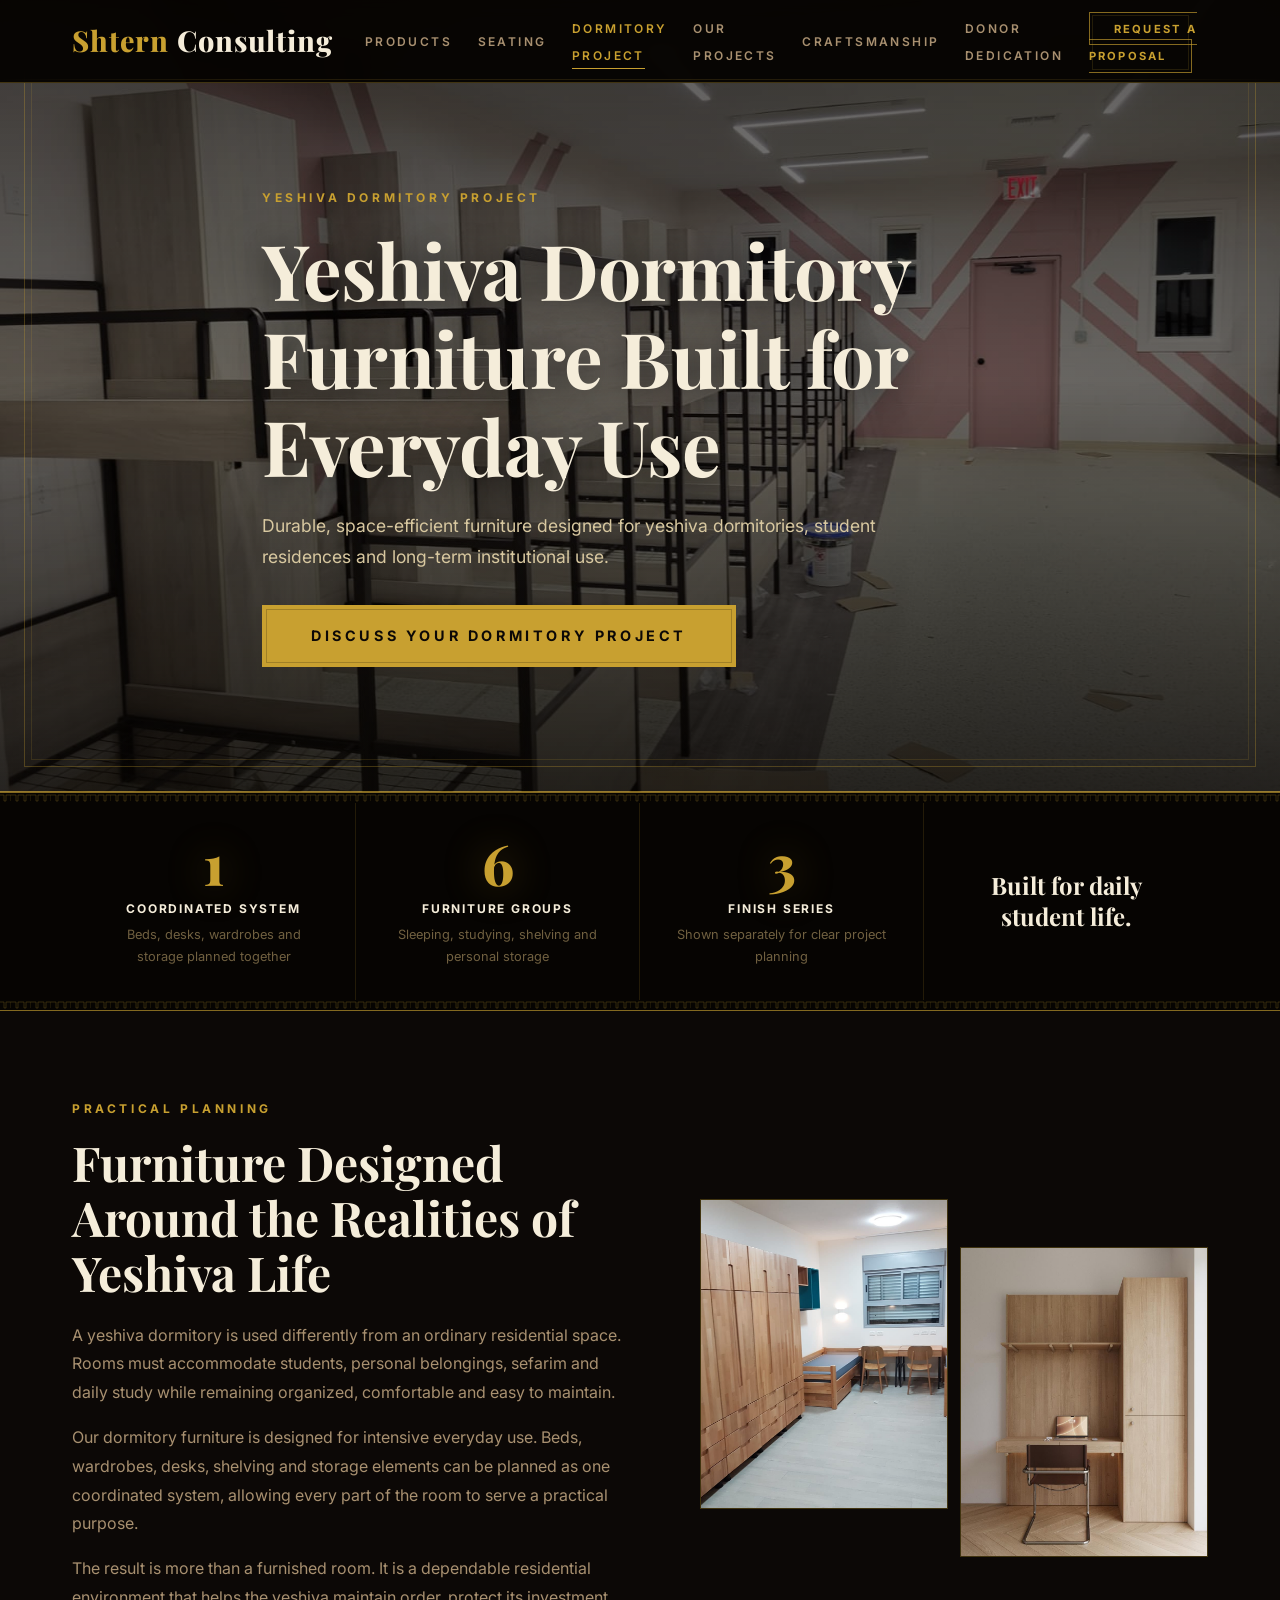
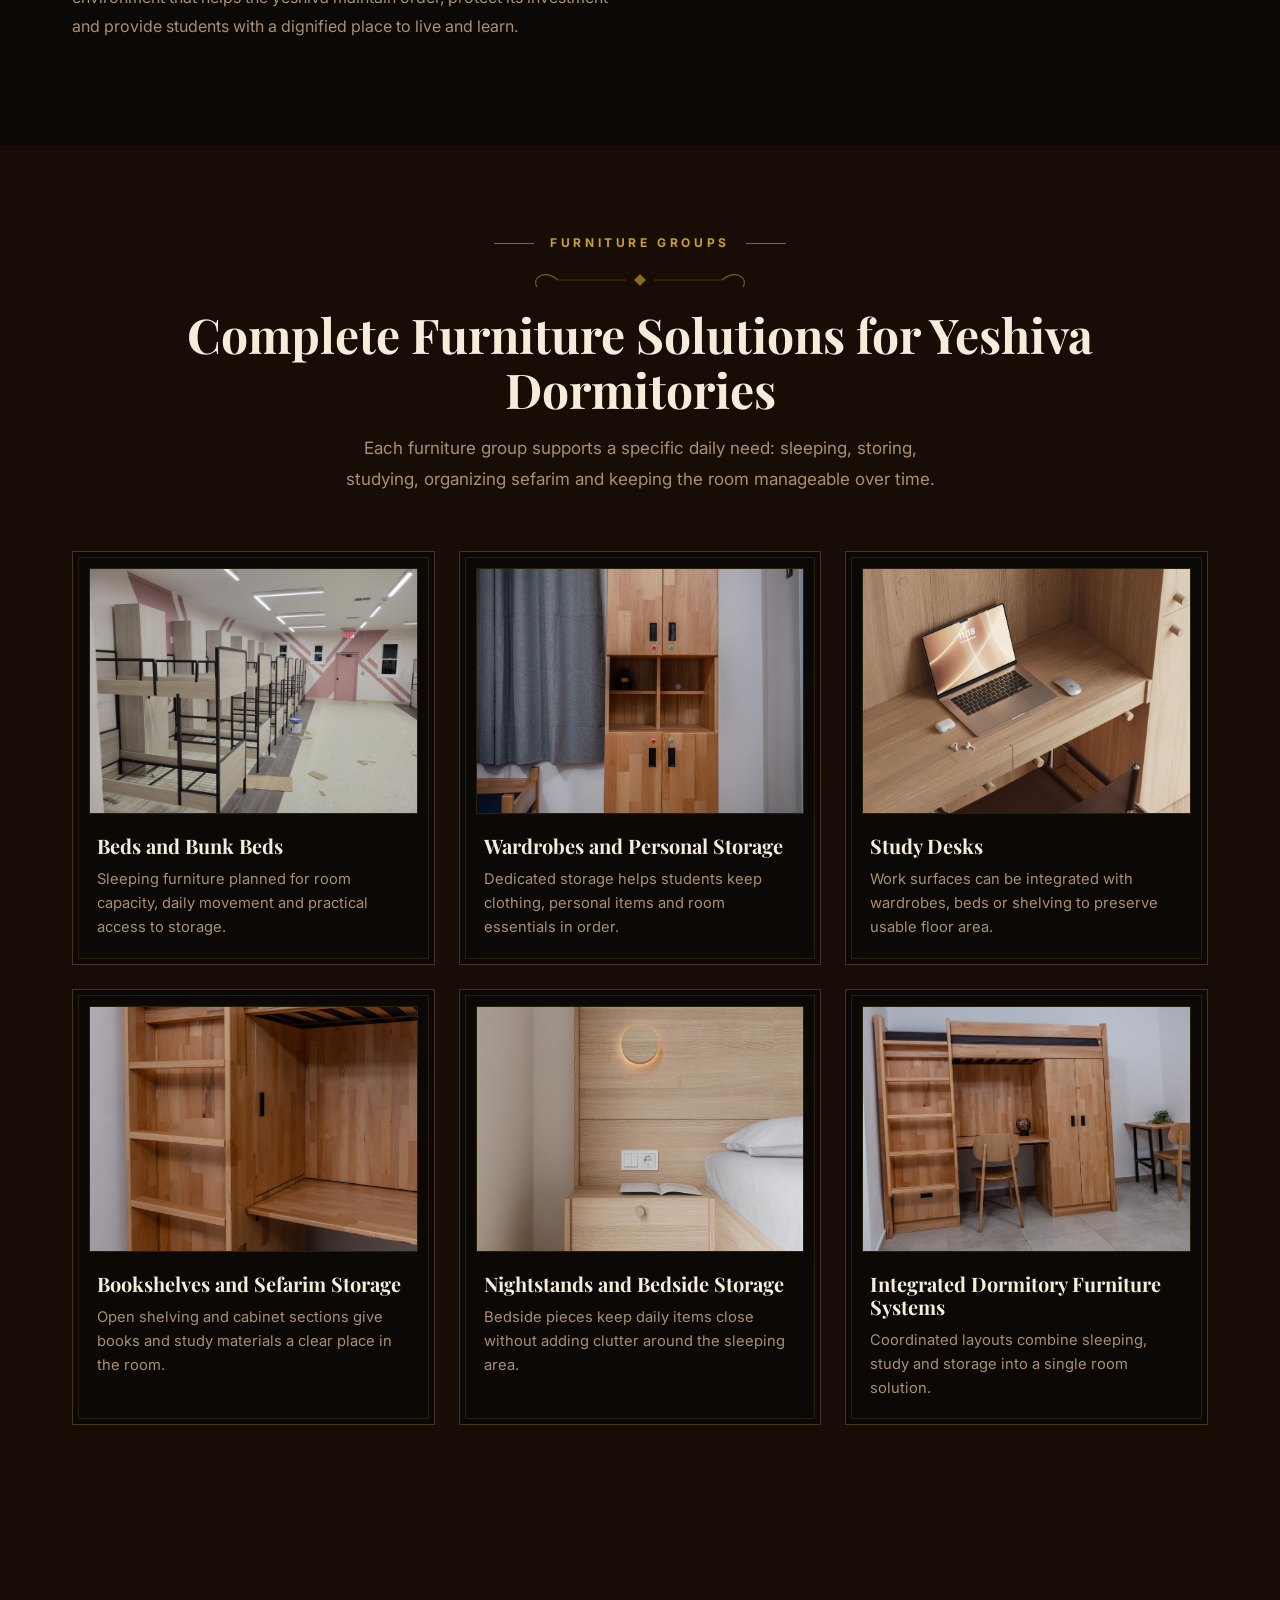
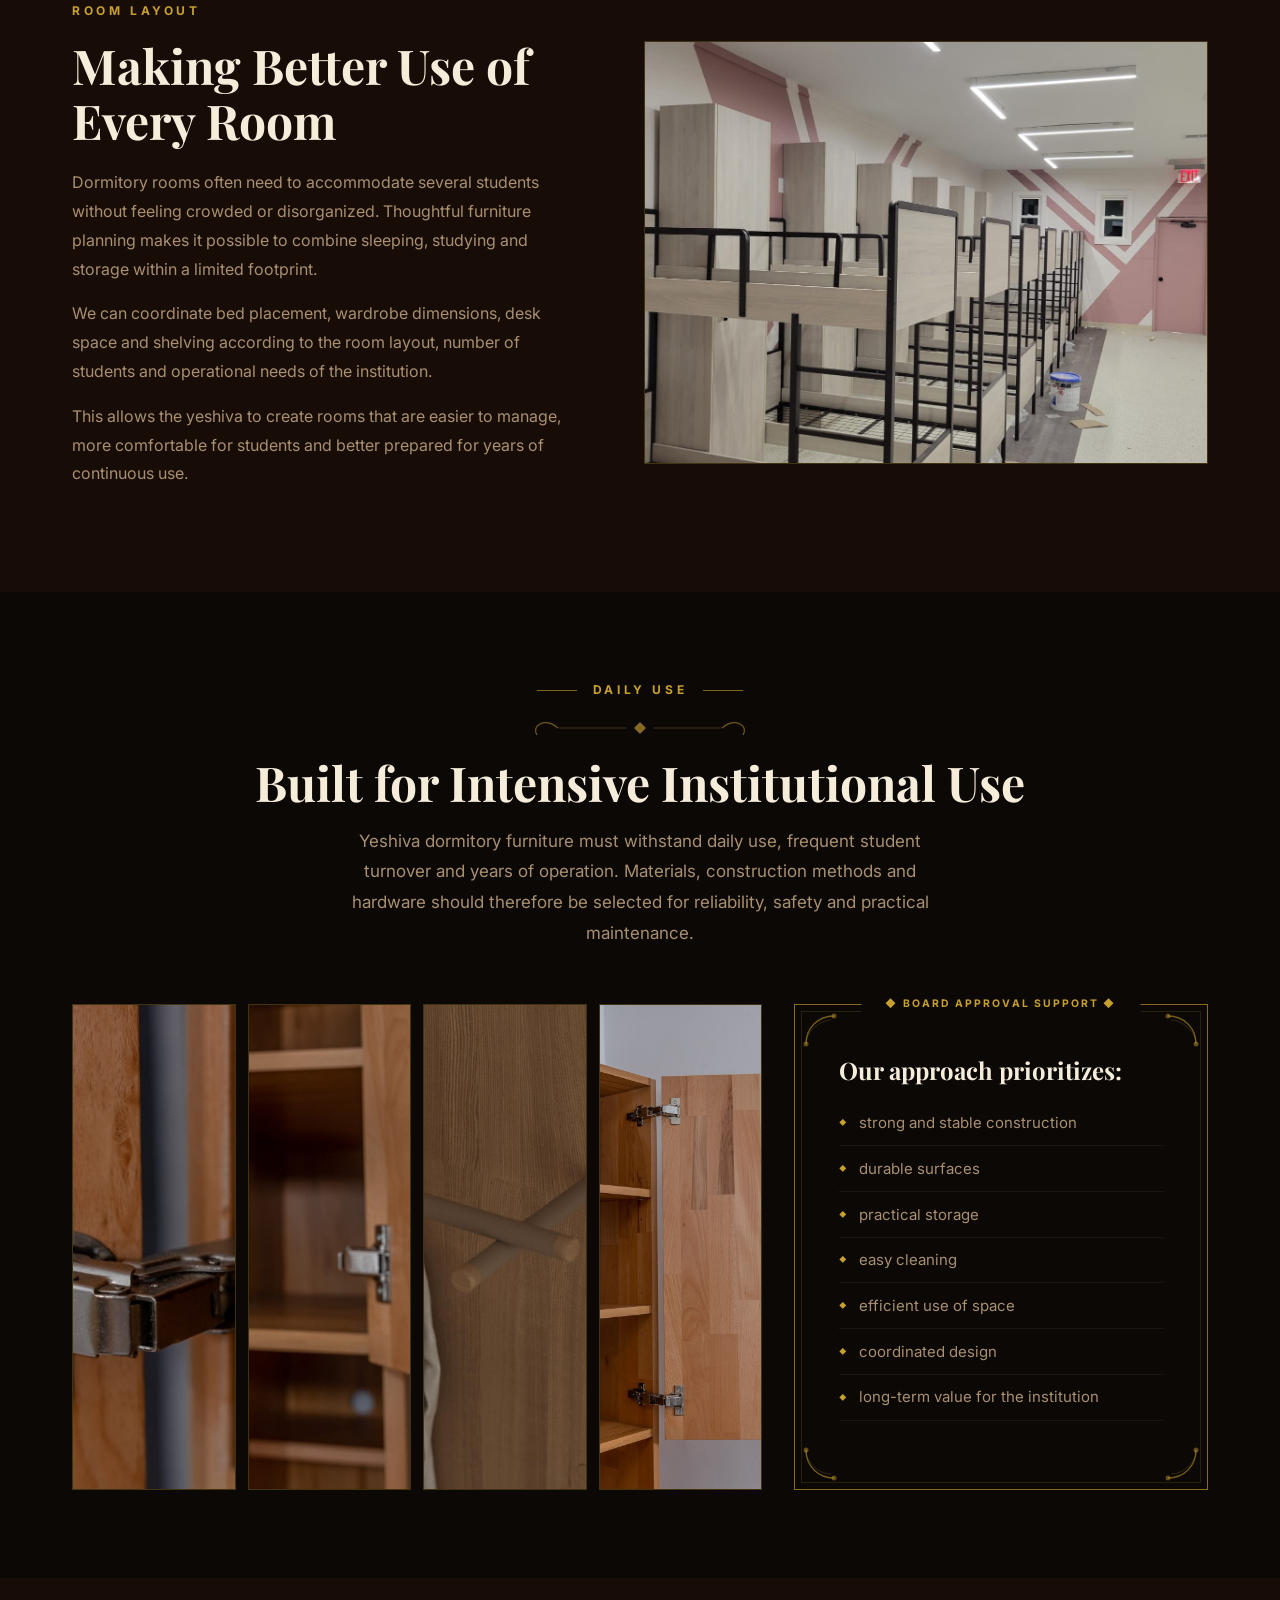
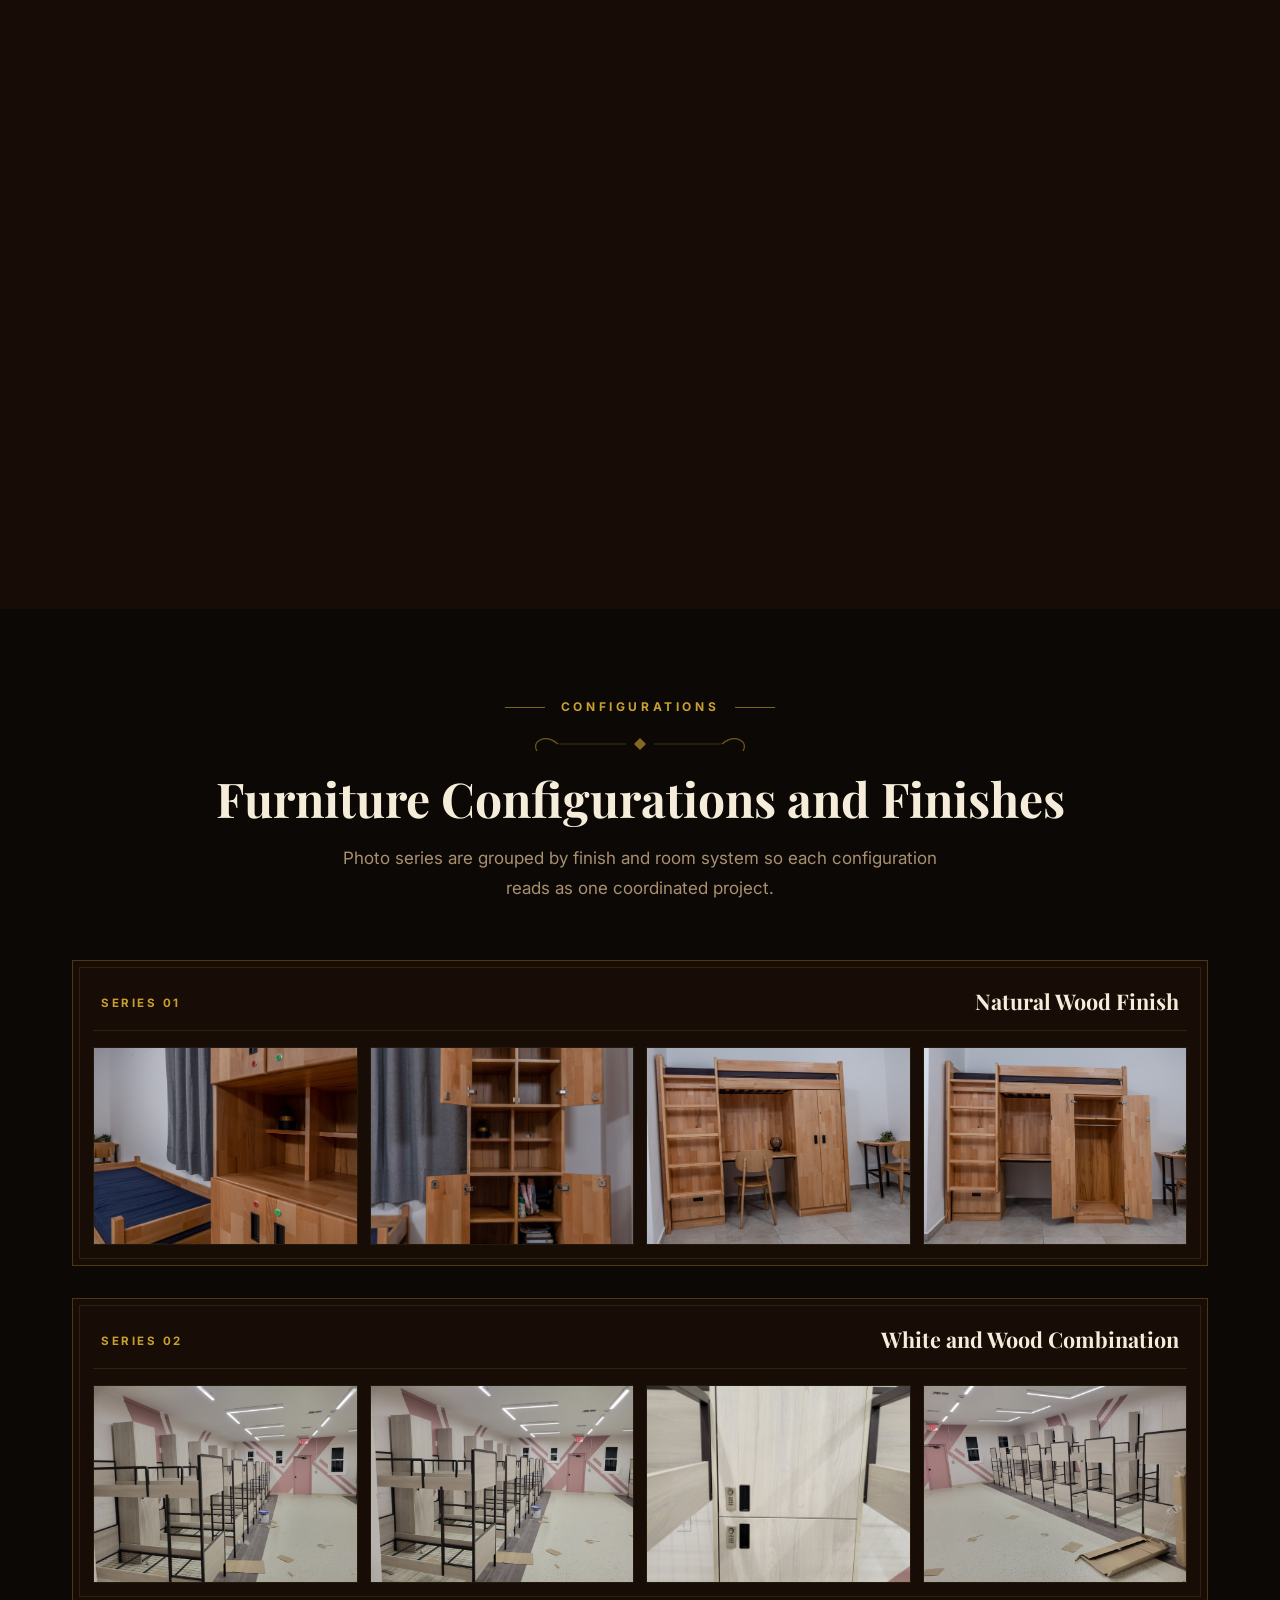
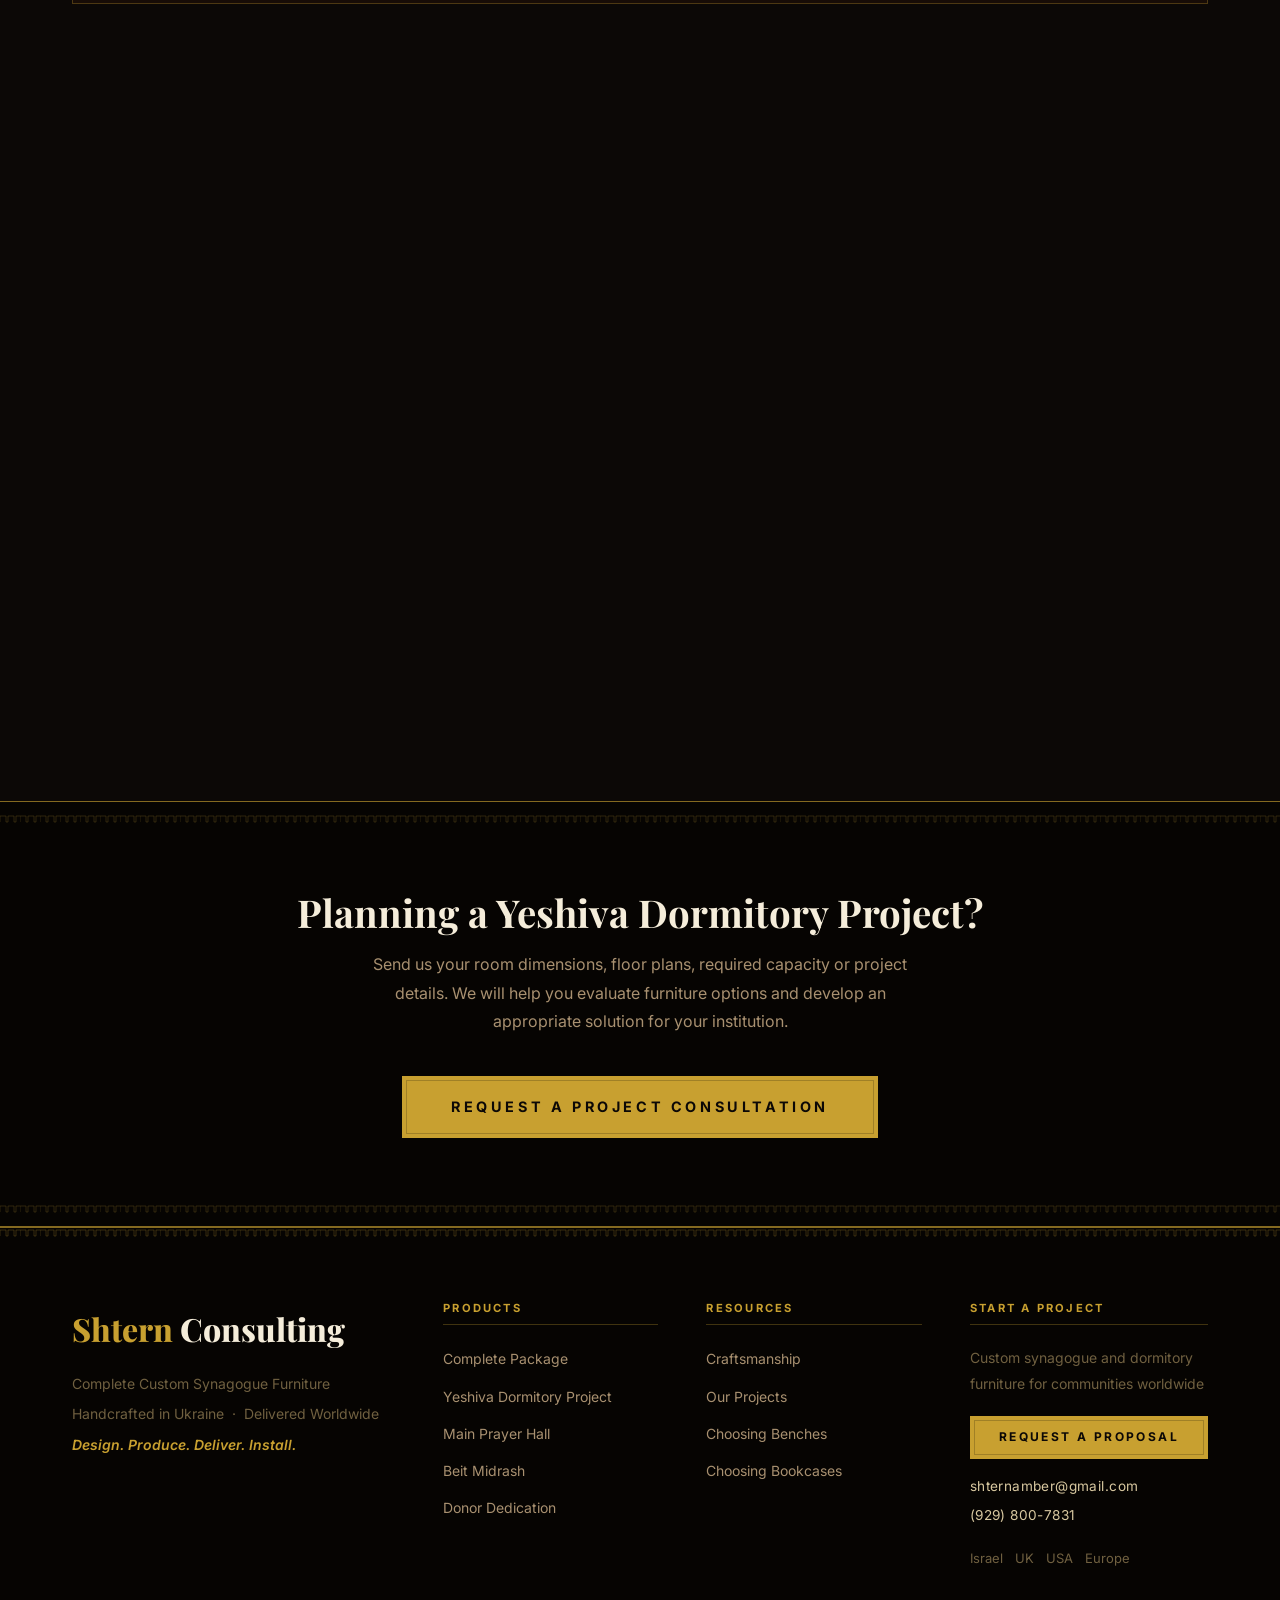
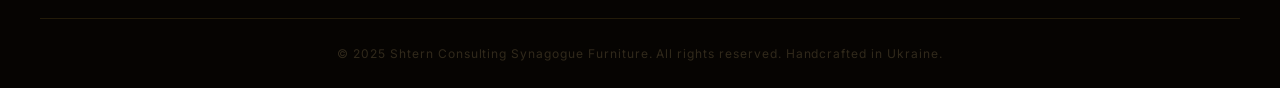
==== yeshiva-dormitory-project/index.html @ aff5c6c5 "Add yeshiva dormitory project page" ====
<!DOCTYPE html>
<html lang="en">
<head>
  <meta charset="UTF-8">
  <meta name="viewport" content="width=device-width, initial-scale=1.0">
  <title>Yeshiva Dormitory Furniture | Durable Beds, Storage &amp; Study Furniture</title>
  <meta name="description" content="Durable, space-efficient furniture for yeshiva dormitories, including beds, bunk beds, wardrobes, desks, shelving and custom storage designed for intensive everyday use.">
  <link rel="preconnect" href="https://fonts.googleapis.com">
  <link rel="preconnect" href="https://fonts.gstatic.com" crossorigin>
  <link href="https://fonts.googleapis.com/css2?family=Playfair+Display:ital,wght@0,400;0,600;0,700;0,800;1,400;1,700&family=Inter:wght@300;400;500;600;700&display=swap" rel="stylesheet">
  <link rel="stylesheet" href="../assets/css/styles.css">
</head>
<body>

  <nav class="nav" id="nav">
    <div class="container nav__inner">
      <a href="../index.html" class="nav__logo">
        <span class="nav__logo-ki">Shtern</span><span class="nav__logo-pro"> Consulting</span>
      </a>
      <button class="nav__toggle" id="navToggle" aria-label="Toggle menu">
        <span></span><span></span><span></span>
      </button>
      <ul class="nav__links" id="navLinks">
        <li><a href="../complete-package.html">Products</a></li>
        <li><a href="../seating.html">Seating</a></li>
        <li><a href="../yeshiva-dormitory-project/" class="nav__active">Dormitory Project</a></li>
        <li><a href="../projects.html">Our Projects</a></li>
        <li><a href="../production.html">Craftsmanship</a></li>
        <li><a href="../donor-dedication.html">Donor Dedication</a></li>
        <li><a href="../index.html#contact" class="nav__cta">Request a Proposal</a></li>
      </ul>
    </div>
  </nav>

  <section class="dorm-hero" style="background-image: linear-gradient(to bottom, rgba(6,4,2,.68) 0%, rgba(6,4,2,.44) 48%, rgba(6,4,2,.82) 100%), url('../assets/images/yeshiva-dormitory-project/two-tone-dormitory-bunk-beds-wide-room.jpg');">
    <div class="container dorm-hero__content">
      <span class="section__label">Yeshiva Dormitory Project</span>
      <h1>Yeshiva Dormitory Furniture Built for Everyday Use</h1>
      <p>Durable, space-efficient furniture designed for yeshiva dormitories, student residences and long-term institutional use.</p>
      <a href="../index.html#contact" class="btn btn--gold btn--lg">Discuss Your Dormitory Project</a>
    </div>
  </section>

  <section class="stats">
    <div class="container stats__grid">
      <div class="stats__item">
        <div class="stats__number">1</div>
        <div class="stats__label">Coordinated System</div>
        <div class="stats__desc">Beds, desks, wardrobes and storage planned together</div>
      </div>
      <div class="stats__item">
        <div class="stats__number">6</div>
        <div class="stats__label">Furniture Groups</div>
        <div class="stats__desc">Sleeping, studying, shelving and personal storage</div>
      </div>
      <div class="stats__item">
        <div class="stats__number">3</div>
        <div class="stats__label">Finish Series</div>
        <div class="stats__desc">Shown separately for clear project planning</div>
      </div>
      <div class="stats__item stats__item--tagline">
        <div class="stats__tagline">Built for daily<br>student life.</div>
      </div>
    </div>
  </section>

  <section class="section dorm-intro">
    <div class="container dorm-split">
      <div class="dorm-copy reveal">
        <span class="section__label">Practical Planning</span>
        <h2>Furniture Designed Around the Realities of Yeshiva Life</h2>
        <p>A yeshiva dormitory is used differently from an ordinary residential space. Rooms must accommodate students, personal belongings, sefarim and daily study while remaining organized, comfortable and easy to maintain.</p>
        <p>Our dormitory furniture is designed for intensive everyday use. Beds, wardrobes, desks, shelving and storage elements can be planned as one coordinated system, allowing every part of the room to serve a practical purpose.</p>
        <p>The result is more than a furnished room. It is a dependable residential environment that helps the yeshiva maintain order, protect its investment and provide students with a dignified place to live and learn.</p>
      </div>
      <div class="dorm-photo-pair reveal reveal-delay-2">
        <img src="../assets/images/yeshiva-dormitory-project/warm-wood-complete-dormitory-room.jpg" alt="Coordinated beds, desks and cabinets for a yeshiva student room" loading="lazy">
        <img src="../assets/images/yeshiva-dormitory-project/light-wood-desk-wardrobe-room-view.jpg" alt="Light wood study desk and wardrobe in a compact dormitory room" loading="lazy">
      </div>
    </div>
  </section>

  <section class="section dorm-products">
    <div class="container">
      <div class="section__header reveal">
        <span class="section__label">Furniture Groups</span>
        <h2 class="section__title">Complete Furniture Solutions for Yeshiva Dormitories</h2>
        <p class="section__desc">Each furniture group supports a specific daily need: sleeping, storing, studying, organizing sefarim and keeping the room manageable over time.</p>
      </div>
      <div class="dorm-product-grid">
        <article class="dorm-product-card reveal">
          <img src="../assets/images/yeshiva-dormitory-project/two-tone-bunk-beds-room-view.jpg" alt="Two-tone bunk beds arranged for a yeshiva dormitory room" loading="lazy">
          <h3>Beds and Bunk Beds</h3>
          <p>Sleeping furniture planned for room capacity, daily movement and practical access to storage.</p>
        </article>
        <article class="dorm-product-card reveal reveal-delay-1">
          <img src="../assets/images/yeshiva-dormitory-project/natural-wood-tall-wardrobe.jpg" alt="Tall natural wood wardrobe for student personal storage" loading="lazy">
          <h3>Wardrobes and Personal Storage</h3>
          <p>Dedicated storage helps students keep clothing, personal items and room essentials in order.</p>
        </article>
        <article class="dorm-product-card reveal reveal-delay-2">
          <img src="../assets/images/yeshiva-dormitory-project/light-wood-study-desk-and-wardrobe.jpg" alt="Compact light wood study desk beside a student wardrobe" loading="lazy">
          <h3>Study Desks</h3>
          <p>Work surfaces can be integrated with wardrobes, beds or shelving to preserve usable floor area.</p>
        </article>
        <article class="dorm-product-card reveal">
          <img src="../assets/images/yeshiva-dormitory-project/loft-bed-study-shelving-natural-wood.jpg" alt="Natural wood shelving and study desk below a loft bed" loading="lazy">
          <h3>Bookshelves and Sefarim Storage</h3>
          <p>Open shelving and cabinet sections give books and study materials a clear place in the room.</p>
        </article>
        <article class="dorm-product-card reveal reveal-delay-1">
          <img src="../assets/images/yeshiva-dormitory-project/light-wood-bedside-panel-nightstand.jpg" alt="Light wood bedside panel with integrated nightstand storage" loading="lazy">
          <h3>Nightstands and Bedside Storage</h3>
          <p>Bedside pieces keep daily items close without adding clutter around the sleeping area.</p>
        </article>
        <article class="dorm-product-card reveal reveal-delay-2">
          <img src="../assets/images/yeshiva-dormitory-project/integrated-loft-bed-desk-wardrobe-natural-wood.jpg" alt="Integrated loft bed, desk, shelving and wardrobe system in natural wood" loading="lazy">
          <h3>Integrated Dormitory Furniture Systems</h3>
          <p>Coordinated layouts combine sleeping, study and storage into a single room solution.</p>
        </article>
      </div>
    </div>
  </section>

  <section class="section dorm-planning">
    <div class="container dorm-split dorm-split--reverse">
      <div class="dorm-copy reveal">
        <span class="section__label">Room Layout</span>
        <h2>Making Better Use of Every Room</h2>
        <p>Dormitory rooms often need to accommodate several students without feeling crowded or disorganized. Thoughtful furniture planning makes it possible to combine sleeping, studying and storage within a limited footprint.</p>
        <p>We can coordinate bed placement, wardrobe dimensions, desk space and shelving according to the room layout, number of students and operational needs of the institution.</p>
        <p>This allows the yeshiva to create rooms that are easier to manage, more comfortable for students and better prepared for years of continuous use.</p>
      </div>
      <div class="dorm-feature-image reveal reveal-delay-2">
        <img src="../assets/images/yeshiva-dormitory-project/two-tone-dormitory-bunk-bed-row.jpg" alt="Rows of two-tone bunk beds for a yeshiva dormitory layout" loading="lazy">
      </div>
    </div>
  </section>

  <section class="section dorm-durability">
    <div class="container">
      <div class="section__header reveal">
        <span class="section__label">Daily Use</span>
        <h2 class="section__title">Built for Intensive Institutional Use</h2>
        <p class="section__desc">Yeshiva dormitory furniture must withstand daily use, frequent student turnover and years of operation. Materials, construction methods and hardware should therefore be selected for reliability, safety and practical maintenance.</p>
      </div>
      <div class="dorm-durability-grid">
        <div class="dorm-detail-gallery reveal">
          <img src="../assets/images/yeshiva-dormitory-project/cabinet-hinge-detail-natural-wood.jpg" alt="Close-up of cabinet hinge hardware on natural wood dormitory furniture" loading="lazy">
          <img src="../assets/images/yeshiva-dormitory-project/cabinet-door-hardware-natural-wood.jpg" alt="Cabinet door and hardware detail on natural wood dormitory storage" loading="lazy">
          <img src="../assets/images/yeshiva-dormitory-project/light-wood-wardrobe-clothes-rail-detail.jpg" alt="Light wood wardrobe clothes rail detail for student storage" loading="lazy">
          <img src="../assets/images/yeshiva-dormitory-project/open-cabinet-hardware-natural-wood.jpg" alt="Open cabinet storage with visible hardware for dormitory furniture" loading="lazy">
        </div>
        <div class="production__board dorm-priorities reveal reveal-delay-2">
          <h3>Our approach prioritizes:</h3>
          <ul class="production__board-list">
            <li>strong and stable construction</li>
            <li>durable surfaces</li>
            <li>practical storage</li>
            <li>easy cleaning</li>
            <li>efficient use of space</li>
            <li>coordinated design</li>
            <li>long-term value for the institution</li>
          </ul>
        </div>
      </div>
    </div>
  </section>

  <section class="section dorm-custom">
    <div class="container dorm-split">
      <div class="dorm-copy reveal">
        <span class="section__label">Custom Projects</span>
        <h2>Planned for Your Building, Capacity and Budget</h2>
        <p>Every yeshiva has different room dimensions, student capacity and operational priorities. Furniture can be adapted to the available space and developed as a coordinated project rather than a collection of unrelated products.</p>
        <p>Whether the project involves one dormitory floor or an entire residential building, the objective is to create a consistent, practical and durable environment.</p>
      </div>
      <div class="dorm-photo-pair reveal reveal-delay-2">
        <img src="../assets/images/yeshiva-dormitory-project/wood-study-desk-shtender-workshop.jpg" alt="Wood study desk suitable for yeshiva dormitory and study use" loading="lazy">
        <img src="../assets/images/yeshiva-dormitory-project/four-door-student-wardrobe-natural-wood.jpg" alt="Four-door natural wood wardrobe for dormitory student storage" loading="lazy">
      </div>
    </div>
  </section>

  <section class="section dorm-finishes">
    <div class="container">
      <div class="section__header reveal">
        <span class="section__label">Configurations</span>
        <h2 class="section__title">Furniture Configurations and Finishes</h2>
        <p class="section__desc">Photo series are grouped by finish and room system so each configuration reads as one coordinated project.</p>
      </div>

      <article class="finish-series reveal">
        <div class="finish-series__heading">
          <span>Series 01</span>
          <h3>Natural Wood Finish</h3>
        </div>
        <div class="finish-series__grid">
          <img src="../assets/images/yeshiva-dormitory-project/natural-wood-student-room-bed-storage.jpg" alt="Natural wood bed and storage for a yeshiva student room" loading="lazy">
          <img src="../assets/images/yeshiva-dormitory-project/natural-wood-wardrobe-open-shelving.jpg" alt="Natural wood wardrobe with open shelving for dormitory storage" loading="lazy">
          <img src="../assets/images/yeshiva-dormitory-project/integrated-loft-bed-desk-wardrobe-natural-wood.jpg" alt="Integrated natural wood loft bed, desk and wardrobe for a dormitory" loading="lazy">
          <img src="../assets/images/yeshiva-dormitory-project/loft-bed-desk-wardrobe-natural-wood-room.jpg" alt="Natural wood loft bed, desk and wardrobe system in a student room" loading="lazy">
        </div>
      </article>

      <article class="finish-series reveal">
        <div class="finish-series__heading">
          <span>Series 02</span>
          <h3>White and Wood Combination</h3>
        </div>
        <div class="finish-series__grid">
          <img src="../assets/images/yeshiva-dormitory-project/two-tone-dormitory-bunk-beds-wide-room.jpg" alt="Wide yeshiva dormitory room with two-tone bunk beds" loading="lazy">
          <img src="../assets/images/yeshiva-dormitory-project/two-tone-bunk-beds-room-view.jpg" alt="Two-tone bunk beds arranged along a dormitory room" loading="lazy">
          <img src="../assets/images/yeshiva-dormitory-project/white-wood-wardrobe-bunk-detail.jpg" alt="White and wood wardrobe detail beside a bunk bed" loading="lazy">
          <img src="../assets/images/yeshiva-dormitory-project/two-tone-bunk-wardrobe-room.jpg" alt="Two-tone bunk bed and wardrobe configuration for student housing" loading="lazy">
        </div>
      </article>

      <article class="finish-series reveal">
        <div class="finish-series__heading">
          <span>Series 03</span>
          <h3>Light Wood Finish</h3>
        </div>
        <div class="finish-series__grid">
          <img src="../assets/images/yeshiva-dormitory-project/light-wood-room-hallway-desk-storage.jpg" alt="Light wood dormitory room with desk and storage along the hallway wall" loading="lazy">
          <img src="../assets/images/yeshiva-dormitory-project/light-wood-bed-headboard-nightstand.jpg" alt="Light wood bed headboard and nightstand for a student room" loading="lazy">
          <img src="../assets/images/yeshiva-dormitory-project/light-wood-study-desk-and-wardrobe.jpg" alt="Light wood study desk and wardrobe for a yeshiva dormitory" loading="lazy">
          <img src="../assets/images/yeshiva-dormitory-project/light-wood-wall-storage-bench.jpg" alt="Light wood wall storage and bench for dormitory organization" loading="lazy">
        </div>
      </article>

      <article class="finish-series reveal">
        <div class="finish-series__heading">
          <span>Series 04</span>
          <h3>Warm Wood Finish</h3>
        </div>
        <div class="finish-series__grid">
          <img src="../assets/images/yeshiva-dormitory-project/warm-wood-complete-dormitory-room.jpg" alt="Warm wood complete dormitory room with wardrobes, bed and desks" loading="lazy">
          <img src="../assets/images/yeshiva-dormitory-project/warm-wood-dormitory-room-wardrobes-bed-desks.jpg" alt="Warm wood dormitory wardrobes with bed and study desks" loading="lazy">
          <img src="../assets/images/yeshiva-dormitory-project/warm-wood-study-table-dormitory-room.jpg" alt="Warm wood study table for a yeshiva dormitory room" loading="lazy">
        </div>
      </article>
    </div>
  </section>

  <section class="cta-band">
    <div class="container">
      <h2>Planning a Yeshiva Dormitory Project?</h2>
      <p>Send us your room dimensions, floor plans, required capacity or project details. We will help you evaluate furniture options and develop an appropriate solution for your institution.</p>
      <a href="../index.html#contact" class="btn btn--gold btn--lg">Request a Project Consultation</a>
    </div>
  </section>

  <footer class="footer">
    <div class="footer__meander"></div>
    <div class="container footer__inner">
      <div class="footer__brand">
        <div class="footer__logo"><span class="nav__logo-ki">Shtern</span><span class="nav__logo-pro"> Consulting</span></div>
        <p>Complete Custom Synagogue Furniture</p>
        <p>Handcrafted in Ukraine &nbsp;&middot;&nbsp; Delivered Worldwide</p>
        <p class="footer__tagline">Design. Produce. Deliver. Install.</p>
      </div>
      <div class="footer__links">
        <h4>Products</h4>
        <ul>
          <li><a href="../complete-package.html">Complete Package</a></li>
          <li><a href="../yeshiva-dormitory-project/">Yeshiva Dormitory Project</a></li>
          <li><a href="../complete-package.html#prayer-hall">Main Prayer Hall</a></li>
          <li><a href="../complete-package.html#beit-midrash">Beit Midrash</a></li>
          <li><a href="../donor-dedication.html">Donor Dedication</a></li>
        </ul>
      </div>
      <div class="footer__links">
        <h4>Resources</h4>
        <ul>
          <li><a href="../production.html">Craftsmanship</a></li>
          <li><a href="../projects.html">Our Projects</a></li>
          <li><a href="../guide-benches.html">Choosing Benches</a></li>
          <li><a href="../guide-bookcases.html">Choosing Bookcases</a></li>
        </ul>
      </div>
      <div class="footer__contact">
        <h4>Start a Project</h4>
        <p>Custom synagogue and dormitory furniture for communities worldwide</p>
        <a href="../index.html#contact" class="btn btn--gold btn--sm">Request a Proposal</a>
        <div class="footer__contact-info">
          <a href="mailto:shternamber@gmail.com">shternamber@gmail.com</a>
          <a href="tel:+19298007831">(929) 800-7831</a>
        </div>
        <div class="footer__regions">
          <span>Israel</span><span>UK</span><span>USA</span><span>Europe</span>
        </div>
      </div>
    </div>
    <div class="footer__bottom">
      <div class="container">
        <p>&copy; 2025 Shtern Consulting Synagogue Furniture. All rights reserved. Handcrafted in Ukraine.</p>
      </div>
    </div>
  </footer>

  <script src="../assets/js/main.js"></script>
</body>
</html>
---- assets/css/styles.css ----
/* ============================================================
   KI-PRO — EMPIRE / АМПИР
   Dark velvet · Imperial gold · Classical grandeur
   ============================================================ */

:root {
  /* The darkness — black velvet & ebony */
  --night:      #060402;
  --obsidian:   #0C0806;
  --velvet:     #14090505;
  --deep:       #180C06;
  --mahogany:   #221008;
  --walnut:     #301508;

  /* Imperial gold — like gilt bronze */
  --gold-antique: #7A5A0E;
  --gold-dark:    #9A7218;
  --gold:         #C8A030;
  --gold-bright:  #DDB840;
  --gold-light:   #ECC85A;
  --gold-pale:    #F4DC80;

  /* Ivory & parchment */
  --ivory:      #F5EDDA;
  --ivory-mid:  #D8C8A0;
  --ivory-dim:  #A89070;
  --ivory-deep: #706040;

  /* Crimson — imperial accent */
  --crimson:    #5A0E0E;
  --crimson-mid:#7A1818;

  /* Borders */
  --border-gold:        rgba(200, 160, 48, .30);
  --border-gold-strong: rgba(200, 160, 48, .65);
  --border-gold-dim:    rgba(200, 160, 48, .15);

  --font-serif: 'Playfair Display', 'Times New Roman', Georgia, serif;
  --font-sans:  'Inter', -apple-system, BlinkMacSystemFont, sans-serif;

  --radius-sm: 0;   /* Empire = sharp edges, no rounding */
  --radius-md: 2px;
  --radius-lg: 2px;
  --radius-xl: 2px;

  --transition:      .2s ease;
  --transition-slow: .4s ease;
  --container: 1200px;

  /* Meander border strip (Greek key) */
  --meander: url("data:image/svg+xml,%3Csvg xmlns='http://www.w3.org/2000/svg' width='20' height='10'%3E%3Cpath d='M0 8 L0 2 L6 2 L6 8 L8 8 L8 2 L14 2 L14 8 L16 8 L16 2 L20 2' fill='none' stroke='%23C8A030' stroke-width='1' opacity='.45'/%3E%3C/svg%3E");

  /* Diamond chain ornament */
  --diamonds: url("data:image/svg+xml,%3Csvg xmlns='http://www.w3.org/2000/svg' width='16' height='8'%3E%3Crect x='6' y='1' width='4' height='6' rx='0' transform='rotate(45 8 4)' fill='none' stroke='%23C8A030' stroke-width='1' opacity='.5'/%3E%3C/svg%3E");
}

/* ---- Reset ---- */
*, *::before, *::after { box-sizing: border-box; margin: 0; padding: 0; }
html { scroll-behavior: smooth; -webkit-text-size-adjust: 100%; }
body {
  font-family: var(--font-sans);
  font-size: 16px;
  line-height: 1.7;
  color: var(--ivory);
  background: var(--obsidian);
  overflow-x: hidden;
}
img, svg { display: block; max-width: 100%; }
a  { color: inherit; text-decoration: none; }
ul { list-style: none; }
button { cursor: pointer; font-family: inherit; }
input, textarea, select { font-family: inherit; font-size: inherit; }

/* ---- Typography ---- */
h1, h2, h3, h4 {
  font-family: var(--font-serif);
  font-weight: 700;
  line-height: 1.15;
  color: var(--ivory);
}
h1 { font-size: clamp(2.75rem, 6vw, 5rem); letter-spacing: -.01em; }
h2 { font-size: clamp(1.9rem, 4vw, 3rem); }
h3 { font-size: clamp(1.2rem, 2.5vw, 1.65rem); }
h4 { font-size: 1.1rem; font-family: var(--font-sans); font-weight: 600; }
p  { line-height: 1.8; color: var(--ivory-dim); }
strong { font-weight: 600; color: var(--ivory); }

/* ---- Container ---- */
.container { max-width: var(--container); margin: 0 auto; padding: 0 2rem; }
.section    { padding: 5.5rem 0; }

/* ================================================================
   EMPIRE DECORATIVE ELEMENTS
   ================================================================ */

/* Meander border strip — top & bottom of sections */
.empire-rule {
  height: 10px;
  background-image: var(--meander);
  background-repeat: repeat-x;
  background-position: center;
  opacity: .7;
}

/* Section header with ornamental lines */
.section__header { text-align: center; margin-bottom: 3.5rem; }

.section__label {
  display: block;
  font-family: var(--font-sans);
  font-size: .75rem;
  font-weight: 700;
  letter-spacing: .3em;
  text-transform: uppercase;
  color: var(--gold);
  margin-bottom: 1rem;
  position: relative;
}
.section__label::before,
.section__label::after {
  content: '';
  display: inline-block;
  width: 40px;
  height: 1px;
  background: var(--gold);
  opacity: .6;
  vertical-align: middle;
  margin: 0 1rem;
}

.section__title { margin-bottom: 1rem; }

.section__title-ornament {
  display: block;
  color: var(--gold);
  font-size: 1.5rem;
  letter-spacing: .15em;
  margin-bottom: .5rem;
  opacity: .8;
}

.section__desc {
  max-width: 600px;
  margin: 0 auto;
  font-size: 1.0625rem;
  color: var(--ivory-dim);
  line-height: 1.8;
}

/* Ornamental divider ── ◆ ── */
.ornament-divider {
  display: flex;
  align-items: center;
  gap: 1.25rem;
  margin: 0;
  padding: 0;
}
.ornament-divider::before,
.ornament-divider::after {
  content: '';
  flex: 1;
  height: 1px;
  background: linear-gradient(to right, transparent, var(--gold) 60%);
  opacity: .45;
}
.ornament-divider::after {
  background: linear-gradient(to left, transparent, var(--gold) 60%);
}
.ornament-divider span { color: var(--gold); font-size: 1rem; flex-shrink: 0; }

/* Empire card double-border frame */
.empire-frame {
  position: relative;
}
.empire-frame::before {
  content: '';
  position: absolute;
  inset: 6px;
  border: 1px solid var(--border-gold-dim);
  pointer-events: none;
  z-index: 0;
}

/* Corner ornament mixin via pseudo on parent */
.corner-ornament {
  position: relative;
}
.corner-ornament::before,
.corner-ornament::after {
  content: '◆';
  position: absolute;
  color: var(--gold);
  font-size: .5rem;
  opacity: .7;
}
.corner-ornament::before { top: .5rem; left: .6rem; }
.corner-ornament::after  { top: .5rem; right: .6rem; }

/* ================================================================
   BUTTONS — Empire: rectangular, thick borders, angled cuts
   ================================================================ */
.btn {
  display: inline-flex;
  align-items: center;
  justify-content: center;
  padding: .9rem 2.5rem;
  font-family: var(--font-sans);
  font-size: .8125rem;
  font-weight: 700;
  letter-spacing: .25em;
  text-transform: uppercase;
  border: 1px solid transparent;
  transition: all var(--transition);
  cursor: pointer;
  white-space: nowrap;
  position: relative;
}
.btn::before {
  content: '';
  position: absolute;
  inset: 3px;
  border: 1px solid transparent;
  transition: border-color var(--transition);
  pointer-events: none;
}

.btn--gold {
  background: var(--gold);
  color: var(--obsidian);
  border-color: var(--gold);
}
.btn--gold::before { border-color: rgba(0,0,0,.2); }
.btn--gold:hover {
  background: var(--gold-light);
  box-shadow: 0 0 30px rgba(200,160,48,.4), 0 0 60px rgba(200,160,48,.15);
}

.btn--outline {
  background: transparent;
  color: var(--ivory);
  border-color: rgba(245,237,218,.35);
}
.btn--outline::before { border-color: rgba(245,237,218,.1); }
.btn--outline:hover { border-color: var(--ivory); background: rgba(245,237,218,.06); }

.btn--outline-gold {
  background: transparent;
  color: var(--gold-light);
  border-color: var(--border-gold-strong);
}
.btn--outline-gold::before { border-color: var(--border-gold-dim); }
.btn--outline-gold:hover { background: rgba(200,160,48,.1); border-color: var(--gold); }

.btn--dark {
  background: var(--deep);
  color: var(--ivory);
  border-color: var(--border-gold);
}
.btn--dark:hover { background: var(--mahogany); border-color: var(--gold); }

.btn--full  { width: 100%; }
.btn--sm    { padding: .65rem 1.75rem; font-size: .75rem; letter-spacing: .2em; }
.btn--lg    { padding: 1.1rem 3rem; font-size: .9rem; }

/* ================================================================
   NAVIGATION
   ================================================================ */
.nav {
  position: fixed;
  top: 0; left: 0; right: 0;
  z-index: 100;
  background: rgba(6,4,2,.96);
  backdrop-filter: blur(8px);
  border-bottom: 1px solid var(--border-gold);
  padding: .85rem 0;
  transition: all var(--transition-slow);
}
.nav::after {
  content: '';
  position: absolute;
  bottom: 2px; left: 0; right: 0;
  height: 1px;
  background: linear-gradient(to right, transparent 0%, var(--border-gold-dim) 20%, var(--border-gold-dim) 80%, transparent 100%);
  pointer-events: none;
}
.nav--scrolled { padding: .65rem 0; box-shadow: 0 4px 30px rgba(0,0,0,.7); }

.nav__inner { display: flex; align-items: center; justify-content: space-between; gap: 2rem; }

.nav__logo {
  font-family: var(--font-serif);
  font-size: 1.8rem;
  font-weight: 800;
  letter-spacing: .03em;
  flex-shrink: 0;
}
.nav__logo-ki  { color: var(--gold); }
.nav__logo-pro { color: var(--ivory); }

.nav__links { display: flex; align-items: center; gap: clamp(1rem, 2vw, 2.5rem); margin-left: auto; }
.nav__links a {
  color: var(--ivory-dim);
  font-size: .75rem;
  font-weight: 600;
  letter-spacing: .2em;
  text-transform: uppercase;
  transition: color var(--transition);
  padding: .25rem 0;
  position: relative;
}
.nav__links a:not(.nav__cta)::after {
  content: '';
  position: absolute;
  bottom: -2px; left: 0;
  width: 0; height: 1px;
  background: var(--gold);
  transition: width var(--transition);
}
.nav__links a:not(.nav__cta):hover,
.nav__links a:not(.nav__cta).active { color: var(--gold-light); }
.nav__links a:not(.nav__cta):hover::after,
.nav__links a:not(.nav__cta).active::after { width: 100%; }

.nav__cta {
  border: 1px solid var(--border-gold-strong) !important;
  color: var(--gold) !important;
  padding: .55rem 1.5rem !important;
  font-size: .7rem !important;
  font-weight: 700 !important;
  letter-spacing: .2em;
  text-transform: uppercase;
  transition: all var(--transition) !important;
  position: relative;
}
.nav__cta::before {
  content: '';
  position: absolute;
  inset: 2px;
  border: 1px solid var(--border-gold-dim);
  pointer-events: none;
}
.nav__cta:hover { background: rgba(200,160,48,.12) !important; color: var(--gold-light) !important; }

.nav__toggle { display: none; flex-direction: column; gap: 5px; background: none; border: none; padding: 4px; cursor: pointer; }
.nav__toggle span { display: block; width: 24px; height: 1px; background: var(--ivory-dim); transition: all var(--transition); }

/* ================================================================
   HERO — Imperial Portal
   ================================================================ */
.hero {
  position: relative;
  min-height: 100vh;
  display: flex;
  align-items: center;
  justify-content: center;
  text-align: center;
  overflow: hidden;
  padding: 9rem 2rem 5rem;
}

.hero__bg {
  position: absolute;
  inset: 0;
  background-color: var(--obsidian);
  background-image:
    linear-gradient(to bottom,
      rgba(6,4,2,.68) 0%,
      rgba(6,4,2,.42) 40%,
      rgba(6,4,2,.72) 100%),
    url('assets/Woodstock.jpg');
  background-size: cover;
  background-position: center 30%;
  background-attachment: fixed;
  z-index: 0;
}

/* Outer gold frame */
.hero__bg::before {
  content: '';
  position: absolute;
  inset: 1.5rem;
  border: 1px solid var(--border-gold);
  pointer-events: none;
}
/* Inner gold frame */
.hero__bg::after {
  content: '';
  position: absolute;
  inset: calc(1.5rem + 7px);
  border: 1px solid var(--border-gold-dim);
  pointer-events: none;
}

/* Arch at bottom of hero frame */
.hero__arch {
  position: absolute;
  bottom: 1.5rem;
  left: 50%;
  transform: translateX(-50%);
  width: min(560px, 55vw);
  height: min(280px, 28vw);
  border: 1px solid var(--border-gold);
  border-bottom: none;
  border-radius: 50% 50% 0 0;
  pointer-events: none;
  z-index: 0;
}
.hero__arch::before {
  content: '';
  position: absolute;
  inset: 8px;
  inset-bottom: 0;
  border: 1px solid var(--border-gold-dim);
  border-bottom: none;
  border-radius: 50% 50% 0 0;
}

/* Column accents */
.hero__columns {
  position: absolute;
  inset: 1.5rem;
  pointer-events: none;
  z-index: 0;
}
.hero__columns::before,
.hero__columns::after {
  content: '';
  position: absolute;
  top: 0; bottom: 0;
  width: 1px;
  background: linear-gradient(to bottom,
    transparent 0%,
    var(--border-gold) 15%,
    var(--border-gold) 85%,
    transparent 100%);
}
.hero__columns::before { left: 8%; }
.hero__columns::after  { right: 8%; }

/* Meander strip at base of hero */
.hero__meander {
  position: absolute;
  bottom: 1.5rem;
  left: 1.5rem; right: 1.5rem;
  height: 10px;
  background-image: var(--meander);
  background-repeat: repeat-x;
  background-position: center;
  opacity: .5;
  z-index: 0;
  pointer-events: none;
}

.hero__content {
  position: relative;
  z-index: 1;
  max-width: 820px;
}

.hero__crown {
  color: var(--gold);
  font-size: 1.5rem;
  letter-spacing: .3em;
  display: block;
  margin-bottom: 1.25rem;
  opacity: .8;
}

.hero__badge {
  display: inline-flex;
  align-items: center;
  gap: 1rem;
  background: rgba(200,160,48,.08);
  border: 1px solid var(--border-gold-strong);
  color: var(--gold-light);
  padding: .5rem 1.5rem;
  font-family: var(--font-sans);
  font-size: .7rem;
  font-weight: 700;
  letter-spacing: .3em;
  text-transform: uppercase;
  margin-bottom: 2rem;
  position: relative;
}
.hero__badge::before { content: '◆'; font-size: .45rem; opacity: .8; }
.hero__badge::after  { content: '◆'; font-size: .45rem; opacity: .8; }

.hero__title {
  font-size: clamp(3rem, 7vw, 5.5rem);
  font-weight: 800;
  color: var(--ivory);
  line-height: 1.07;
  margin-bottom: 1rem;
  text-shadow: 0 4px 40px rgba(0,0,0,.8);
}
.hero__title-accent { color: var(--gold-light); display: block; }

.hero__rule {
  display: flex;
  align-items: center;
  justify-content: center;
  gap: 1.5rem;
  margin: 1.5rem 0;
}
.hero__rule::before,
.hero__rule::after {
  content: '';
  width: 80px; height: 1px;
  background: linear-gradient(to right, transparent, var(--gold) 70%);
  opacity: .5;
}
.hero__rule::after { background: linear-gradient(to left, transparent, var(--gold) 70%); }
.hero__rule-diamond { color: var(--gold); font-size: .625rem; }

.hero__subtitle {
  font-size: 1.0625rem;
  color: var(--ivory-mid);
  max-width: 680px;
  margin: 0 auto .9rem;
  line-height: 1.8;
}
.hero__desc {
  font-size: .9375rem;
  color: var(--ivory-dim);
  max-width: 580px;
  margin: 0 auto 2.75rem;
  line-height: 1.8;
}
.hero__actions { display: flex; gap: 1.5rem; flex-wrap: wrap; justify-content: center; }

.hero__scroll {
  position: absolute;
  bottom: 2.5rem; left: 50%;
  transform: translateX(-50%);
  display: flex; flex-direction: column; align-items: center; gap: .6rem;
  color: var(--ivory-deep);
  font-size: .65rem; letter-spacing: .25em; text-transform: uppercase;
  z-index: 2;
}
.hero__scroll-arrow {
  width: 1px; height: 32px;
  background: linear-gradient(to bottom, var(--gold), transparent);
  animation: scrollArrow 2.2s ease infinite;
}
@keyframes scrollArrow {
  0%, 100% { opacity: 1; transform: scaleY(1); }
  50%       { opacity: .2; transform: scaleY(.3); }
}

/* ================================================================
   STATS BAR
   ================================================================ */
.stats {
  background: var(--night);
  border-top:    1px solid var(--border-gold-strong);
  border-bottom: 1px solid var(--border-gold-strong);
  position: relative;
}
.stats::before,
.stats::after {
  content: '';
  display: block;
  height: 10px;
  background-image: var(--meander);
  background-repeat: repeat-x;
  background-position: center;
  opacity: .5;
}
.stats__grid { display: grid; grid-template-columns: repeat(4, 1fr); }
.stats__item {
  padding: 2rem 2rem;
  border-right: 1px solid var(--border-gold-dim);
  text-align: center;
  position: relative;
}
.stats__item:last-child { border-right: none; }
.stats__number {
  font-family: var(--font-serif);
  font-size: 3.5rem;
  font-weight: 800;
  color: var(--gold);
  line-height: 1;
  margin-bottom: .5rem;
  text-shadow: 0 0 40px rgba(200,160,48,.35);
}
.stats__label {
  font-size: .75rem; font-weight: 700;
  color: var(--ivory);
  text-transform: uppercase; letter-spacing: .15em;
  margin-bottom: .3rem;
}
.stats__desc { font-size: .8rem; color: var(--ivory-deep); }
.stats__item--tagline { display: flex; align-items: center; justify-content: center; }
.stats__tagline {
  font-family: var(--font-serif);
  font-size: 1.5rem; font-weight: 700;
  color: var(--ivory); text-align: center; line-height: 1.3;
}

/* ================================================================
   DECISION MAKERS
   ================================================================ */
.decision-makers { background: var(--deep); position: relative; }
.decision-makers::before { content: ''; display: block; height: 10px; background-image: var(--meander); background-repeat: repeat-x; opacity: .5; margin-bottom: 0; }
.decision-makers__grid { display: grid; grid-template-columns: repeat(3, 1fr); gap: 1.5rem; }

.dm-card {
  background: var(--obsidian);
  border: 1px solid var(--border-gold);
  padding: 2.25rem;
  position: relative;
  transition: all var(--transition);
}
.dm-card::before {
  content: '';
  position: absolute;
  inset: 5px;
  border: 1px solid var(--border-gold-dim);
  pointer-events: none;
  transition: border-color var(--transition);
}
.dm-card::after {
  content: '';
  position: absolute;
  top: 0; left: 0; right: 0;
  height: 2px;
  background: linear-gradient(to right, transparent, var(--gold), transparent);
  opacity: 0;
  transition: opacity var(--transition);
}
.dm-card:hover {
  border-color: var(--border-gold-strong);
  box-shadow: 0 8px 40px rgba(200,160,48,.18), 0 0 0 1px rgba(200,160,48,.1) inset;
  transform: translateY(-3px);
}
.dm-card:hover::after { opacity: 1; }
.dm-card:hover::before { border-color: var(--border-gold); }

.dm-card__icon { font-size: 2rem; margin-bottom: 1.25rem; }
.dm-card__title { font-size: 1.2rem; color: var(--ivory); margin-bottom: .8rem; }
.dm-card__text  { font-size: .9375rem; color: var(--ivory-dim); line-height: 1.7; }

/* ================================================================
   PRODUCT GALLERY
   ================================================================ */
.gallery { background: var(--night); position: relative; }
.gallery::before { content: ''; display: block; height: 10px; background-image: var(--meander); background-repeat: repeat-x; opacity: .5; }

.gallery__grid {
  display: grid;
  grid-template-columns: repeat(4, 1fr);
  gap: .75rem;
}
.gallery-item {
  position: relative;
  aspect-ratio: 1;
  overflow: hidden;
  border: 1px solid var(--border-gold);
  background: var(--obsidian);
}
.gallery-item::before {
  content: '';
  position: absolute;
  inset: 4px;
  border: 1px solid var(--border-gold-dim);
  z-index: 1;
  pointer-events: none;
  transition: border-color var(--transition);
}
.gallery-item:hover::before { border-color: var(--border-gold); }
.gallery-item img {
  width: 100%; height: 100%;
  object-fit: cover;
  display: block;
  transition: transform .55s ease;
}
.gallery-item:hover img { transform: scale(1.08); }
.gallery-item__label {
  position: absolute;
  bottom: 0; left: 0; right: 0;
  background: linear-gradient(to top, rgba(6,4,2,.92) 40%, transparent);
  padding: 2rem .9rem .7rem;
  font-size: .75rem;
  color: var(--ivory-mid);
  text-align: center;
  font-weight: 600;
  letter-spacing: .12em;
  text-transform: uppercase;
  z-index: 2;
}
.gallery-item--wide {
  grid-column: span 2;
  aspect-ratio: 2/1;
}

/* ================================================================
   ZONES
   ================================================================ */
.zones { background: var(--deep); }
.zones__grid { display: grid; grid-template-columns: repeat(3, 1fr); gap: 1.5rem; }
.zone-card {
  border: 1px solid var(--border-gold);
  padding: 2rem;
  background: var(--obsidian);
  transition: all var(--transition);
  position: relative;
}
.zone-card::before {
  content: '';
  position: absolute;
  inset: 5px;
  border: 1px solid var(--border-gold-dim);
  pointer-events: none;
  transition: border-color var(--transition);
}
.zone-card:hover { border-color: var(--border-gold-strong); box-shadow: 0 8px 32px rgba(200,160,48,.15); }
.zone-card:hover::before { border-color: var(--border-gold); }
.zone-card__icon { width: 44px; height: 44px; color: var(--gold); margin-bottom: 1rem; }
.zone-card h3 { font-size: 1.1rem; color: var(--ivory); margin-bottom: .65rem; }
.zone-card p  { font-size: .875rem; color: var(--ivory-dim); margin-bottom: 1.25rem; line-height: 1.7; }
.zone-card__link {
  font-size: .7rem; font-weight: 700;
  color: var(--gold);
  letter-spacing: .2em; text-transform: uppercase;
  transition: color var(--transition);
}
.zone-card__link:hover { color: var(--gold-light); }

/* ================================================================
   PROJECTS WORLDWIDE
   ================================================================ */
.projects { background: var(--night); }
.projects::before { content: ''; display: block; height: 10px; background-image: var(--meander); background-repeat: repeat-x; opacity: .5; }

.projects__grid { display: grid; grid-template-columns: repeat(3, 1fr); gap: 1.25rem; }
.project-card {
  position: relative;
  overflow: hidden;
  aspect-ratio: 4/3;
  border: 1px solid var(--border-gold);
  background: var(--obsidian);
}
.project-card::before {
  content: '';
  position: absolute;
  inset: 5px;
  border: 1px solid var(--border-gold-dim);
  z-index: 2;
  pointer-events: none;
  transition: border-color var(--transition);
}
.project-card:hover::before { border-color: var(--border-gold); }
.project-card img {
  width: 100%; height: 100%;
  object-fit: cover;
  display: block;
  transition: transform .55s ease;
}
.project-card:hover img { transform: scale(1.06); }
.project-card__info {
  position: absolute;
  bottom: 0; left: 0; right: 0;
  background: linear-gradient(to top, rgba(6,4,2,.95) 30%, transparent);
  padding: 3rem 1.25rem 1rem;
  z-index: 3;
}
.project-card__info h3 { font-family: var(--font-serif); font-size: 1rem; color: var(--ivory); margin-bottom: .2rem; }
.project-card__info p  { font-size: .7rem; color: var(--gold); text-transform: uppercase; letter-spacing: .15em; font-weight: 700; }
.project-card--featured { grid-column: span 2; aspect-ratio: 8/5; }

/* ================================================================
   COMPLETE PACKAGE BANNER
   ================================================================ */
.package-banner {
  background: var(--obsidian);
  padding: 5.5rem 0;
  border-top: 1px solid var(--border-gold-strong);
  border-bottom: 1px solid var(--border-gold-strong);
  position: relative;
}
.package-banner::before,
.package-banner::after {
  content: '◆◆◆';
  position: absolute;
  left: 50%;
  transform: translateX(-50%);
  color: var(--gold);
  font-size: .5rem;
  letter-spacing: .5rem;
  background: var(--obsidian);
  padding: 0 1.5rem;
}
.package-banner::before { top: -1px; transform: translate(-50%, -50%); }
.package-banner::after  { bottom: -1px; transform: translate(-50%, 50%); }

.package-banner__inner { display: grid; grid-template-columns: 1fr 1.5fr; gap: 5rem; align-items: center; }
.package-banner__content h2 { font-size: clamp(1.75rem, 3vw, 2.5rem); color: var(--ivory); margin-bottom: 1rem; }
.package-banner__content p  { color: var(--ivory-dim); margin-bottom: 2rem; line-height: 1.8; }
.package-banner__categories { display: grid; grid-template-columns: repeat(2, 1fr); gap: 2rem; }
.package-cat h4 {
  font-size: .7rem; font-weight: 700;
  text-transform: uppercase; letter-spacing: .2em;
  color: var(--gold);
  margin-bottom: .75rem;
  padding-bottom: .5rem;
  border-bottom: 1px solid var(--border-gold);
}
.package-cat li { font-size: .9rem; color: var(--ivory-dim); padding: .3rem 0; border-bottom: 1px solid rgba(255,255,255,.04); }

/* ================================================================
   PRODUCTION STANDARDS — Marble Tablet Effect
   ================================================================ */
.production { background: var(--deep); position: relative; }
.production::before { content: ''; display: block; height: 10px; background-image: var(--meander); background-repeat: repeat-x; opacity: .5; }

.production__grid { display: grid; grid-template-columns: 1fr 1fr; gap: 5rem; align-items: start; }
.production__standards .section__label { justify-content: flex-start; text-align: left; }
.production__standards .section__label::before { display: none; }
.production__standards h2 { font-size: clamp(1.75rem, 3vw, 2.5rem); color: var(--ivory); margin-bottom: 1rem; }
.production__intro { margin-bottom: 2rem; line-height: 1.8; }
.production__list { display: flex; flex-direction: column; gap: 1.1rem; }
.production__list li { display: flex; align-items: flex-start; gap: 1rem; font-size: .9375rem; color: var(--ivory-dim); line-height: 1.6; }
.production__check {
  flex-shrink: 0;
  width: 22px; height: 22px;
  border: 1px solid var(--gold);
  color: var(--gold);
  display: flex; align-items: center; justify-content: center;
  font-size: .6rem;
  margin-top: 1px;
  font-weight: 700;
}

.production__board {
  background: var(--obsidian);
  border: 1px solid var(--border-gold-strong);
  padding: 2.75rem;
  position: relative;
}
.production__board::before {
  content: '';
  position: absolute;
  inset: 6px;
  border: 1px solid var(--border-gold-dim);
  pointer-events: none;
}
.production__board::after {
  content: '◆  BOARD APPROVAL SUPPORT  ◆';
  position: absolute;
  top: -1px; left: 50%;
  transform: translate(-50%, -50%);
  font-family: var(--font-sans);
  font-size: .65rem; font-weight: 700;
  letter-spacing: .2em; text-transform: uppercase;
  color: var(--gold);
  background: var(--obsidian);
  padding: 0 1.5rem;
  white-space: nowrap;
}
.production__board h3 { font-size: 1.5rem; color: var(--ivory); margin-bottom: 1.1rem; margin-top: .5rem; }
.production__board-lead { font-size: 1rem; color: var(--gold-light); font-weight: 500; font-style: italic; margin-bottom: 1.25rem; line-height: 1.7; }
.production__board > p { color: var(--ivory-dim); margin-bottom: 1rem; }
.production__board-list { margin-bottom: 1.5rem; }
.production__board-list li {
  display: flex; align-items: center; gap: .75rem;
  padding: .6rem 0;
  color: var(--ivory-dim);
  font-size: .9375rem;
  border-bottom: 1px solid rgba(255,255,255,.05);
}
.production__board-list li::before { content: '◆'; color: var(--gold); font-size: .45rem; flex-shrink: 0; margin-top: 1px; }
.production__board-callout {
  background: rgba(200,160,48,.08);
  border: 1px solid var(--border-gold-strong);
  padding: 1.1rem 1.5rem;
  color: var(--gold-light);
  font-size: .9375rem; font-weight: 500; font-style: italic;
  line-height: 1.6;
  position: relative;
}

/* ================================================================
   DELIVERY
   ================================================================ */
.delivery { background: var(--night); }
.delivery__grid { display: grid; grid-template-columns: 1fr 1fr; gap: 5rem; align-items: start; }
.delivery__content p { margin-bottom: 1.25rem; line-height: 1.8; }
.delivery__regions { display: flex; flex-wrap: wrap; gap: .75rem; margin-top: 1.5rem; }
.delivery__region {
  display: flex; align-items: center; gap: .6rem;
  background: var(--deep);
  border: 1px solid var(--border-gold);
  padding: .5rem 1.25rem;
  font-size: .8125rem; font-weight: 600;
  color: var(--ivory-mid);
  letter-spacing: .04em;
}
.delivery__flag { font-size: 1.125rem; }
.delivery__process h3 { font-size: 1.4rem; color: var(--ivory); margin-bottom: 1.75rem; }
.delivery__steps { display: flex; flex-direction: column; gap: 1.75rem; }
.delivery__step { display: flex; gap: 1.5rem; align-items: flex-start; }
.delivery__step-num {
  flex-shrink: 0;
  width: 44px; height: 44px;
  border: 1px solid var(--border-gold-strong);
  color: var(--gold);
  display: flex; align-items: center; justify-content: center;
  font-size: .8rem; font-weight: 800; letter-spacing: .05em;
  font-family: var(--font-serif);
  font-size: 1rem;
  position: relative;
}
.delivery__step-num::before {
  content: '';
  position: absolute;
  inset: 3px;
  border: 1px solid var(--border-gold-dim);
}
.delivery__step h4 { font-family: var(--font-sans); font-size: .9375rem; font-weight: 700; color: var(--ivory); margin-bottom: .3rem; letter-spacing: .03em; }
.delivery__step p  { font-size: .875rem; color: var(--ivory-dim); }

/* ================================================================
   DONOR TEASER
   ================================================================ */
.donor-teaser {
  background: var(--obsidian);
  padding: 5.5rem 0;
  border-top: 1px solid var(--border-gold-strong);
  border-bottom: 1px solid var(--border-gold-strong);
  position: relative;
}
.donor-teaser::before { content: ''; position: absolute; top: 10px; left: 0; right: 0; height: 10px; background-image: var(--meander); background-repeat: repeat-x; opacity: .4; }
.donor-teaser::after  { content: ''; position: absolute; bottom: 10px; left: 0; right: 0; height: 10px; background-image: var(--meander); background-repeat: repeat-x; opacity: .4; }

.donor-teaser__inner { display: grid; grid-template-columns: 1fr 1fr; gap: 4rem; align-items: center; }
.donor-teaser__content h2 { font-size: clamp(1.75rem, 3vw, 2.5rem); margin-bottom: 1.25rem; }
.donor-teaser__content p  { color: var(--ivory-dim); line-height: 1.8; margin-bottom: 2rem; }
.donor-teaser__items { display: grid; grid-template-columns: repeat(2, 1fr); gap: .75rem; }
.donor-item {
  background: var(--deep);
  border: 1px solid var(--border-gold);
  padding: .875rem 1.25rem;
  color: var(--ivory-mid);
  font-size: .875rem; font-weight: 500;
  letter-spacing: .04em;
  transition: all var(--transition);
  cursor: default;
  position: relative;
}
.donor-item::before {
  content: '';
  position: absolute;
  inset: 3px;
  border: 1px solid var(--border-gold-dim);
  pointer-events: none;
  transition: border-color var(--transition);
}
.donor-item:hover { background: rgba(200,160,48,.1); border-color: var(--gold); color: var(--gold-light); }
.donor-item:hover::before { border-color: var(--border-gold); }

/* ================================================================
   CONTACT — Parchment contrast section
   ================================================================ */
.contact { background: var(--parchment, #F5EDDA); }

/* Redefine section__label for light bg */
.contact .section__label { color: var(--gold-dark, #9A7218) !important; }
.contact .section__label::before,
.contact .section__label::after { background: var(--gold-dark, #9A7218) !important; }
.contact .section__title { color: #180C06 !important; }
.contact .section__desc  { color: #4A2A12 !important; }

.contact__grid { display: grid; grid-template-columns: 1.2fr 1fr; gap: 4rem; align-items: start; }

.contact__form {
  background: #FAF4E8;
  border: 1px solid rgba(154,114,24,.4);
  padding: 2.75rem;
  position: relative;
  box-shadow: 0 20px 60px rgba(0,0,0,.18);
}
.contact__form::before {
  content: '';
  position: absolute;
  inset: 5px;
  border: 1px solid rgba(154,114,24,.15);
  pointer-events: none;
}

.form__row { display: grid; grid-template-columns: 1fr 1fr; gap: 1rem; }
.form__group { margin-bottom: 1.25rem; }
.form__group label { display: block; font-size: .8rem; font-weight: 700; color: #2A1408; margin-bottom: .4rem; letter-spacing: .08em; text-transform: uppercase; }
.form__group input,
.form__group select,
.form__group textarea {
  width: 100%;
  padding: .75rem 1rem;
  border: 1px solid rgba(154,114,24,.35);
  font-size: .9375rem;
  color: #1A0C04;
  background: #FAF4E8;
  transition: border-color var(--transition);
  outline: none;
}
.form__group input:focus,
.form__group select:focus,
.form__group textarea:focus { border-color: var(--gold); box-shadow: 0 0 0 3px rgba(200,160,48,.12); }
.form__group input::placeholder,
.form__group textarea::placeholder { color: #A09070; }
.form__group textarea { resize: vertical; min-height: 100px; }
.form__file-area { position: relative; }
.form__file-area input[type="file"] { position: absolute; opacity: 0; width: 100%; height: 100%; cursor: pointer; top: 0; left: 0; z-index: 1; }
.form__file-label {
  display: block;
  padding: .875rem 1rem;
  border: 2px dashed rgba(154,114,24,.35);
  font-size: .875rem; color: #7A5030;
  text-align: center; transition: all var(--transition);
}
.form__file-label:hover { border-color: var(--gold); color: var(--gold-dark); }
.form__note { text-align: center; font-size: .8125rem; color: #7A5030; margin-top: .75rem; }

/* contact btn override for light bg */
.contact__form .btn--gold { background: var(--gold); color: var(--obsidian); border-color: var(--gold); }
.contact__form .btn--gold:hover { background: var(--gold-bright); }

.contact__why {
  background: var(--obsidian);
  border: 1px solid var(--border-gold);
  padding: 2.25rem;
  margin-bottom: 1.5rem;
  position: relative;
}
.contact__why::before { content: ''; position: absolute; inset: 5px; border: 1px solid var(--border-gold-dim); pointer-events: none; }
.contact__why h3 { font-size: 1.2rem; color: var(--ivory); margin-bottom: 1.25rem; margin-top: .25rem; }
.contact__why ul { display: flex; flex-direction: column; gap: .8rem; }
.contact__why li { display: flex; align-items: flex-start; gap: .75rem; font-size: .9375rem; color: var(--ivory-dim); line-height: 1.6; }
.contact__why li::before { content: '◆'; color: var(--gold); font-size: .45rem; flex-shrink: 0; margin-top: .45rem; }

.contact__positioning {
  background: var(--night);
  border: 1px solid var(--border-gold-strong);
  padding: 2.25rem;
  position: relative;
}
.contact__positioning::before { content: ''; position: absolute; inset: 5px; border: 1px solid var(--border-gold-dim); pointer-events: none; }
.contact__positioning blockquote {
  font-family: var(--font-serif);
  font-size: 1.0625rem; font-style: italic;
  color: var(--ivory-mid); line-height: 1.75;
  margin-bottom: 1rem;
  border-left: 2px solid var(--gold);
  padding-left: 1.25rem;
}
.contact__tagline { font-size: .7rem; font-weight: 700; color: var(--gold); letter-spacing: .25em; text-transform: uppercase; }

/* ================================================================
   CTA BAND
   ================================================================ */
.cta-band {
  background: var(--night);
  padding: 5.5rem 0;
  text-align: center;
  border-top: 1px solid var(--border-gold-strong);
  border-bottom: 1px solid var(--border-gold-strong);
  position: relative;
}
.cta-band::before { content: ''; position: absolute; top: 12px; left: 0; right: 0; height: 10px; background-image: var(--meander); background-repeat: repeat-x; opacity: .45; }
.cta-band::after  { content: ''; position: absolute; bottom: 12px; left: 0; right: 0; height: 10px; background-image: var(--meander); background-repeat: repeat-x; opacity: .45; }
.cta-band h2 { font-size: clamp(1.75rem, 3vw, 2.5rem); color: var(--ivory); margin-bottom: 1rem; }
.cta-band p  { color: var(--ivory-dim); margin-bottom: 2.5rem; max-width: 560px; margin-left: auto; margin-right: auto; line-height: 1.8; }

/* ================================================================
   FOOTER
   ================================================================ */
.footer {
  background: var(--night);
  padding: 0;
  border-top: 1px solid var(--border-gold-strong);
}
.footer__meander { height: 10px; background-image: var(--meander); background-repeat: repeat-x; opacity: .55; }
.footer__inner {
  display: grid;
  grid-template-columns: 1.5fr 1fr 1fr 1fr;
  gap: 3rem;
  padding: 4rem 2rem 3rem;
  max-width: var(--container);
  margin: 0 auto;
  border-bottom: 1px solid var(--border-gold-dim);
}
.footer__logo { font-family: var(--font-serif); font-size: 2rem; font-weight: 800; margin-bottom: 1rem; }
.footer__brand p { font-size: .875rem; color: var(--ivory-deep); line-height: 1.7; margin-bottom: .4rem; }
.footer__tagline { color: var(--gold) !important; font-style: italic; font-weight: 600 !important; }
.footer__links h4,
.footer__contact h4 {
  font-family: var(--font-sans);
  font-size: .7rem; font-weight: 700;
  text-transform: uppercase; letter-spacing: .2em;
  color: var(--gold);
  margin-bottom: 1.25rem;
  padding-bottom: .6rem;
  border-bottom: 1px solid var(--border-gold);
}
.footer__links ul { display: flex; flex-direction: column; gap: .625rem; }
.footer__links a { font-size: .875rem; color: var(--ivory-dim); transition: color var(--transition); }
.footer__links a:hover { color: var(--gold-light); }
.footer__contact > p { font-size: .875rem; color: var(--ivory-deep); margin-bottom: 1.25rem; }
.footer__contact-info {
  display: flex; flex-direction: column; gap: .4rem; margin-top: 1rem; margin-bottom: .5rem;
}
.footer__contact-info a {
  font-size: .85rem; color: var(--ivory-mid);
  transition: color var(--transition); letter-spacing: .03em;
}
.footer__contact-info a:hover { color: var(--gold-light); }

.footer__regions { display: flex; flex-wrap: wrap; gap: .75rem; margin-top: 1.25rem; }

/* Direct contact block in contact section */
.contact__direct {
  background: var(--night);
  border: 1px solid var(--border-gold-strong);
  padding: 1.75rem 2rem;
  margin-bottom: 1.5rem;
  position: relative;
  display: flex; flex-direction: column; gap: 1rem;
}
.contact__direct::before { content: ''; position: absolute; inset: 5px; border: 1px solid var(--border-gold-dim); pointer-events: none; }
.contact__direct::after {
  content: '◆  DIRECT CONTACT  ◆';
  position: absolute; top: -1px; left: 50%;
  transform: translate(-50%, -50%);
  font-family: var(--font-sans); font-size: .62rem; font-weight: 700;
  letter-spacing: .2em; text-transform: uppercase;
  color: var(--gold); background: var(--night); padding: 0 1rem;
  white-space: nowrap;
}
.contact__direct-link {
  display: flex; align-items: center; gap: 1rem;
  color: var(--ivory-mid); font-size: .9375rem;
  transition: color var(--transition);
}
.contact__direct-link:hover { color: var(--gold-light); }
.contact__direct-icon {
  width: 36px; height: 36px; flex-shrink: 0;
  border: 1px solid var(--border-gold);
  color: var(--gold); font-size: .9rem;
  display: flex; align-items: center; justify-content: center;
}
.footer__regions span { font-size: .8125rem; color: var(--ivory-deep); }
.footer__bottom { padding: 1.5rem 2rem; text-align: center; max-width: var(--container); margin: 0 auto; }
.footer__bottom p { font-size: .75rem; color: var(--ivory-deep); opacity: .4; letter-spacing: .08em; }

/* ================================================================
   PAGE HERO (inner pages)
   ================================================================ */
.page-hero {
  background-color: var(--night);
  background-image:
    linear-gradient(to bottom, rgba(6,4,2,.65) 0%, rgba(6,4,2,.38) 50%, rgba(6,4,2,.75) 100%),
    url('https://ki-pro.com.ua/images/manufacturing_6.jpg');
  background-size: cover;
  background-position: center 30%;
  background-attachment: fixed;
  padding: 10.5rem 0 5rem;
  border-bottom: 1px solid var(--border-gold-strong);
  position: relative;
}
.page-hero::before { content: ''; position: absolute; inset: 1rem; border: 1px solid var(--border-gold); pointer-events: none; }
.page-hero::after  { content: ''; position: absolute; inset: calc(1rem + 6px); border: 1px solid var(--border-gold-dim); pointer-events: none; }
.page-hero .section__label { text-align: left; justify-content: flex-start; color: var(--gold-light); }
.page-hero .section__label::before { display: none; }
.page-hero h1 { color: var(--ivory); font-size: clamp(2.5rem, 5vw, 3.75rem); margin-bottom: 1.25rem; }
.page-hero p  { color: var(--ivory-dim); font-size: 1.0625rem; max-width: 640px; line-height: 1.8; }

/* Missing background photo — injected by main.js when the image 404s */
.bg-photo-missing__badge {
  position: absolute;
  top: 1.5rem; right: 1.5rem;
  padding: .5rem 1.1rem;
  font-size: .65rem;
  font-weight: 600;
  letter-spacing: .2em;
  text-transform: uppercase;
  color: var(--gold-light);
  background: rgba(6,4,2,.8);
  border: 1px solid var(--border-gold-strong);
  z-index: 3;
  pointer-events: none;
}

/* ================================================================
   COMPLETE PACKAGE PAGE
   ================================================================ */
.argument-box {
  background: var(--night);
  border: 1px solid var(--border-gold-strong);
  padding: 3.5rem;
  text-align: center;
  margin-bottom: 4rem;
  position: relative;
}
.argument-box::before { content: ''; position: absolute; inset: 6px; border: 1px solid var(--border-gold-dim); pointer-events: none; }
.argument-box::after {
  content: '◆◆◆';
  position: absolute;
  top: -1px; left: 50%;
  transform: translate(-50%, -50%);
  color: var(--gold); font-size: .45rem; letter-spacing: .5rem;
  background: var(--night); padding: 0 1.5rem;
}
.argument-box h2 { font-size: clamp(1.5rem, 3vw, 2.1rem); margin-bottom: 1rem; margin-top: .5rem; }
.argument-box p  { color: var(--ivory-dim); font-size: 1.05rem; max-width: 680px; margin: 0 auto; line-height: 1.8; }

.categories__grid { display: grid; grid-template-columns: repeat(3, 1fr); gap: 1.5rem; }
.category-card {
  background: var(--obsidian);
  border: 1px solid var(--border-gold);
  padding: 2rem;
  transition: all var(--transition);
  position: relative;
}
.category-card::before { content: ''; position: absolute; inset: 5px; border: 1px solid var(--border-gold-dim); pointer-events: none; transition: border-color var(--transition); }
.category-card:hover { border-color: var(--border-gold-strong); box-shadow: 0 8px 32px rgba(200,160,48,.15); transform: translateY(-2px); }
.category-card:hover::before { border-color: var(--border-gold); }
.category-card__header { display: flex; align-items: center; gap: 1rem; margin-bottom: 1.25rem; padding-bottom: 1rem; border-bottom: 1px solid var(--border-gold); }
.category-card__icon { font-size: 1.75rem; }
.category-card__title { font-size: 1.0625rem; color: var(--ivory); }
.category-card ul { display: flex; flex-direction: column; gap: .5rem; }
.category-card li { font-size: .875rem; color: var(--ivory-dim); padding: .25rem 0; border-bottom: 1px solid rgba(255,255,255,.04); display: flex; align-items: center; gap: .6rem; }
.category-card li::before { content: '◆'; color: var(--gold); font-size: .4rem; flex-shrink: 0; }
.category-card li:last-child { border-bottom: none; }

/* ================================================================
   DONOR DEDICATION PAGE
   ================================================================ */
.dedication-grid { display: grid; grid-template-columns: repeat(2, 1fr); gap: 1.5rem; }
.dedication-card {
  background: var(--obsidian);
  border: 1px solid var(--border-gold);
  padding: 2rem;
  transition: all var(--transition);
  position: relative;
  overflow: hidden;
}
.dedication-card::before { content: ''; position: absolute; inset: 5px; border: 1px solid var(--border-gold-dim); pointer-events: none; transition: border-color var(--transition); }
.dedication-card::after { content: ''; position: absolute; top: 0; left: 0; width: 3px; height: 100%; background: var(--gold); opacity: 0; transition: opacity var(--transition); }
.dedication-card:hover { box-shadow: 0 8px 32px rgba(200,160,48,.15); border-color: var(--border-gold-strong); }
.dedication-card:hover::before { border-color: var(--border-gold); }
.dedication-card:hover::after { opacity: 1; }
.dedication-card h3 { font-size: 1.25rem; color: var(--ivory); margin-bottom: .75rem; }
.dedication-card p  { font-size: .9375rem; color: var(--ivory-dim); line-height: 1.7; margin-bottom: 1rem; }
.dedication-card__tag {
  display: inline-block;
  background: rgba(200,160,48,.08);
  border: 1px solid var(--border-gold-strong);
  color: var(--gold);
  padding: .2rem .9rem;
  font-size: .7rem; font-weight: 700; letter-spacing: .12em; text-transform: uppercase;
}

.how-it-works__grid { display: grid; grid-template-columns: repeat(3, 1fr); gap: 2rem; }
.how-step { text-align: center; padding: 2.5rem 2rem; background: var(--obsidian); border: 1px solid var(--border-gold); position: relative; }
.how-step::before { content: ''; position: absolute; inset: 5px; border: 1px solid var(--border-gold-dim); pointer-events: none; }
.how-step__num {
  width: 64px; height: 64px;
  border: 1px solid var(--border-gold-strong);
  color: var(--gold);
  display: flex; align-items: center; justify-content: center;
  font-size: 1.75rem; font-weight: 800; font-family: var(--font-serif);
  margin: 0 auto 1.25rem;
  position: relative;
}
.how-step__num::before { content: ''; position: absolute; inset: 4px; border: 1px solid var(--border-gold-dim); }
.how-step h3 { font-size: 1.125rem; color: var(--ivory); margin-bottom: .75rem; }
.how-step p  { font-size: .9375rem; color: var(--ivory-dim); line-height: 1.7; }

.sample-text-box {
  background: var(--night);
  border: 1px solid var(--border-gold);
  border-left: 3px solid var(--gold);
  padding: 2.25rem 2.5rem;
  position: relative;
}
.sample-text-box::before { content: ''; position: absolute; inset: 5px; inset-left: 8px; border: 1px solid var(--border-gold-dim); pointer-events: none; }
.sample-text-box h4 { font-family: var(--font-sans); font-size: .7rem; font-weight: 700; text-transform: uppercase; letter-spacing: .2em; color: var(--gold); margin-bottom: 1rem; }
.sample-text-box p  { font-family: var(--font-serif); font-size: 1.05rem; font-style: italic; color: var(--ivory-mid); line-height: 1.8; }

/* ================================================================
   SCROLL REVEAL
   ================================================================ */
.reveal { opacity: 0; transform: translateY(20px); transition: opacity .7s ease, transform .7s ease; }
.reveal.visible { opacity: 1; transform: translateY(0); }
.reveal-delay-1 { transition-delay: .1s; }
.reveal-delay-2 { transition-delay: .2s; }
.reveal-delay-3 { transition-delay: .3s; }
.reveal-delay-4 { transition-delay: .4s; }

/* ================================================================
   RESPONSIVE
   ================================================================ */
@media (max-width: 1024px) {
  .stats__grid             { grid-template-columns: repeat(2, 1fr); }
  .stats__item             { border-bottom: 1px solid var(--border-gold-dim); }
  .stats__item:nth-child(2n){ border-right: none; }
  .decision-makers__grid   { grid-template-columns: repeat(2, 1fr); }
  .zones__grid             { grid-template-columns: repeat(2, 1fr); }
  .gallery__grid           { grid-template-columns: repeat(2, 1fr); }
  .gallery-item--wide      { grid-column: span 2; }
  .projects__grid          { grid-template-columns: repeat(2, 1fr); }
  .project-card--featured  { grid-column: span 2; }
  .package-banner__inner   { grid-template-columns: 1fr; gap: 3rem; }
  .production__grid        { grid-template-columns: 1fr; gap: 3rem; }
  .delivery__grid          { grid-template-columns: 1fr; gap: 3rem; }
  .donor-teaser__inner     { grid-template-columns: 1fr; gap: 3rem; }
  .contact__grid           { grid-template-columns: 1fr; }
  .footer__inner           { grid-template-columns: 1fr 1fr; gap: 2rem; }
  .categories__grid        { grid-template-columns: repeat(2, 1fr); }
  .how-it-works__grid      { grid-template-columns: 1fr; gap: 1.5rem; }
}

@media (max-width: 768px) {
  .section { padding: 3.5rem 0; }
  .nav__links {
    display: none;
    position: fixed; top: 0; left: 0; right: 0; bottom: 0;
    background: rgba(6,4,2,.99);
    flex-direction: column; align-items: center; justify-content: center;
    gap: 2.5rem; z-index: 99;
  }
  .nav__links.open { display: flex; }
  .nav__links a    { font-size: 1rem; letter-spacing: .25em; }
  .nav__toggle     { display: flex; z-index: 100; }
  .hero            { padding: 7.5rem 1.5rem 5rem; }
  .hero__bg::before, .hero__bg::after { inset: .75rem; }
  .hero__columns::before { left: 3%; }
  .hero__columns::after  { right: 3%; }
  .hero__actions   { flex-direction: column; align-items: center; }
  .hero__actions .btn { min-width: 260px; }
  .stats__grid     { grid-template-columns: 1fr 1fr; }
  .decision-makers__grid { grid-template-columns: 1fr; }
  .zones__grid     { grid-template-columns: 1fr; }
  .gallery__grid   { grid-template-columns: 1fr 1fr; }
  .gallery-item--wide { grid-column: span 2; }
  .projects__grid  { grid-template-columns: 1fr; }
  .project-card--featured { grid-column: span 1; aspect-ratio: 4/3; }
  .package-banner__categories { grid-template-columns: 1fr 1fr; }
  .form__row       { grid-template-columns: 1fr; }
  .footer__inner   { grid-template-columns: 1fr; padding: 3rem 1.5rem 2rem; }
  .donor-teaser__items { grid-template-columns: 1fr 1fr; }
  .dedication-grid { grid-template-columns: 1fr; }
  .categories__grid { grid-template-columns: 1fr; }
  .page-hero::before, .page-hero::after { display: none; }
}

@media (max-width: 480px) {
  .stats__grid    { grid-template-columns: 1fr; }
  .stats__item    { border-right: none; }
  .donor-teaser__items { grid-template-columns: 1fr; }
  .gallery__grid  { grid-template-columns: 1fr 1fr; }
  .gallery-item--wide { grid-column: span 2; aspect-ratio: 2/1; }
  .hero__bg::before, .hero__bg::after,
  .hero__columns  { display: none; }
}

/* ================================================================
   TIMELINE — Production process
   ================================================================ */
.timeline {
  position: relative;
  padding-left: 4rem;
}
.timeline::before {
  content: '';
  position: absolute;
  left: 0; top: .5rem; bottom: 0;
  width: 1px;
  background: linear-gradient(to bottom, var(--gold) 0%, var(--gold) 90%, transparent 100%);
  opacity: .35;
}
.timeline__item {
  position: relative;
  padding-bottom: 3.5rem;
}
.timeline__item:last-child { padding-bottom: 0; }
.timeline__item::before {
  content: '';
  position: absolute;
  left: -4rem;
  top: .55rem;
  width: 9px; height: 9px;
  background: var(--gold);
  transform: rotate(45deg);
}
.timeline__num {
  font-family: var(--font-serif);
  font-size: 4.5rem;
  font-weight: 800;
  color: var(--gold);
  opacity: .1;
  line-height: 1;
  margin-bottom: -.75rem;
}
.timeline__title {
  font-family: var(--font-serif);
  font-size: 1.35rem;
  color: var(--ivory);
  margin-bottom: .75rem;
}
.timeline__text { color: var(--ivory-dim); font-size: .9375rem; line-height: 1.85; }

/* ================================================================
   PRODUCTION WORKSHOP GRID
   ================================================================ */
.workshop-video {
  position: relative;
  margin-bottom: 2.5rem;
  border: 1px solid var(--border-gold-strong);
}
.workshop-video::before {
  content: '';
  position: absolute;
  inset: 6px;
  border: 1px solid var(--border-gold-dim);
  pointer-events: none;
  z-index: 1;
}
.workshop-video video {
  display: block;
  width: 100%;
  max-height: 600px;
  object-fit: cover;
  background: var(--night);
}

.workshop-grid {
  display: grid;
  grid-template-columns: repeat(3, 1fr);
  gap: .75rem;
  margin: 3rem 0;
}
.workshop-photo {
  position: relative;
  aspect-ratio: 4/3;
  overflow: hidden;
  border: 1px solid var(--border-gold);
  background: var(--obsidian);
}
.workshop-photo::before {
  content: '';
  position: absolute;
  inset: 5px;
  border: 1px solid var(--border-gold-dim);
  z-index: 1;
  pointer-events: none;
}
.workshop-photo--tall { grid-row: span 2; aspect-ratio: auto; }
.workshop-photo img {
  width: 100%; height: 100%;
  object-fit: cover;
  display: block;
  transition: transform .55s ease;
}
.workshop-photo:hover img { transform: scale(1.07); }

/* Materials grid */
.materials__grid { display: grid; grid-template-columns: repeat(3, 1fr); gap: 1.5rem; margin-top: 2.5rem; }
.material-card {
  border: 1px solid var(--border-gold);
  padding: 2rem;
  background: var(--obsidian);
  position: relative;
  text-align: center;
}
.material-card::before { content: ''; position: absolute; inset: 5px; border: 1px solid var(--border-gold-dim); pointer-events: none; }
.material-card__swatch {
  width: 56px; height: 56px;
  margin: 0 auto 1rem;
  border: 1px solid var(--border-gold);
  position: relative;
}
.material-card h3 { font-size: 1.05rem; color: var(--ivory); margin-bottom: .5rem; }
.material-card p  { font-size: .875rem; color: var(--ivory-dim); line-height: 1.7; }

/* ================================================================
   PROJECTS PAGE
   ================================================================ */
.filter-bar {
  display: flex; gap: .75rem; justify-content: center; margin-bottom: 3rem; flex-wrap: wrap;
}
.filter-btn {
  background: transparent;
  border: 1px solid var(--border-gold);
  color: var(--ivory-dim);
  padding: .5rem 1.75rem;
  font-family: var(--font-sans);
  font-size: .7rem; font-weight: 700;
  letter-spacing: .2em; text-transform: uppercase;
  cursor: pointer;
  transition: all var(--transition);
  position: relative;
}
.filter-btn::before {
  content: '';
  position: absolute;
  inset: 3px;
  border: 1px solid transparent;
  transition: border-color var(--transition);
}
.filter-btn:hover,
.filter-btn.active {
  background: var(--gold);
  color: var(--obsidian);
  border-color: var(--gold);
}
.filter-btn.active::before { border-color: rgba(0,0,0,.2); }

.projects-full__grid {
  display: grid;
  grid-template-columns: repeat(3, 1fr);
  gap: 1.5rem;
}
.project-full-card {
  position: relative;
  overflow: hidden;
  background: var(--obsidian);
  border: 1px solid var(--border-gold);
  transition: all var(--transition);
}
.project-full-card::before {
  content: '';
  position: absolute;
  inset: 5px;
  border: 1px solid var(--border-gold-dim);
  z-index: 2;
  pointer-events: none;
  transition: border-color var(--transition);
}
.project-full-card:hover::before { border-color: var(--border-gold-strong); }
.project-full-card__img {
  width: 100%;
  aspect-ratio: 4/3;
  object-fit: cover;
  display: block;
  transition: transform .55s ease;
}
.project-full-card:hover .project-full-card__img { transform: scale(1.05); }
.project-full-card__body {
  padding: 1.5rem 1.5rem 1.75rem;
  border-top: 1px solid var(--border-gold-dim);
}
.project-full-card__location {
  font-size: .7rem; font-weight: 700;
  text-transform: uppercase; letter-spacing: .2em;
  color: var(--gold);
  margin-bottom: .4rem;
}
.project-full-card__name {
  font-family: var(--font-serif);
  font-size: 1.1rem; color: var(--ivory);
  margin-bottom: .5rem;
}
.project-full-card__desc { font-size: .875rem; color: var(--ivory-dim); line-height: 1.65; }
.project-full-card--featured {
  grid-column: span 2;
}
.project-full-card--featured .project-full-card__img { aspect-ratio: 16/9; }

/* ================================================================
   ARTICLE / EDITORIAL LAYOUT
   ================================================================ */
.article-hero {
  background-color: var(--night);
  background-size: cover;
  background-position: center 30%;
  background-attachment: fixed;
  padding: 10.5rem 0 6rem;
  border-bottom: 1px solid var(--border-gold-strong);
  position: relative;
  text-align: center;
}
.article-hero::before { content: ''; position: absolute; inset: 1rem; border: 1px solid var(--border-gold); pointer-events: none; }
.article-hero::after  { content: ''; position: absolute; inset: calc(1rem + 6px); border: 1px solid var(--border-gold-dim); pointer-events: none; }
.article-hero .container { position: relative; z-index: 1; }

.article-meta {
  display: flex; align-items: center; justify-content: center; gap: 2rem;
  font-size: .7rem; font-weight: 700; letter-spacing: .2em; text-transform: uppercase;
  color: var(--ivory-deep);
  margin-bottom: 1.5rem;
}
.article-meta span { color: var(--gold); }

.article-wrap {
  display: grid;
  grid-template-columns: 1fr 340px;
  gap: 5rem;
  align-items: start;
  padding: 5rem 0 6rem;
}

.article-body { font-size: 1.0625rem; line-height: 1.9; color: var(--ivory-dim); }
.article-body > p:first-child {
  font-size: 1.2rem;
  color: var(--ivory-mid);
  line-height: 1.8;
  margin-bottom: 2rem;
}
.article-body h2 {
  font-family: var(--font-serif);
  font-size: clamp(1.35rem, 2.5vw, 1.75rem);
  color: var(--ivory);
  margin: 3.5rem 0 1.25rem;
  padding-top: 2rem;
  border-top: 1px solid var(--border-gold-dim);
  position: relative;
}
.article-body h2::before {
  content: '◆';
  position: absolute;
  top: -1px;
  left: 0;
  transform: translateY(-50%);
  background: var(--obsidian);
  color: var(--gold);
  font-size: .5rem;
  padding: 0 .75rem 0 0;
}
.article-body h3 {
  font-size: 1.15rem;
  color: var(--gold-light);
  margin: 2rem 0 .75rem;
  font-family: var(--font-sans);
  font-weight: 700;
  letter-spacing: .03em;
}
.article-body p { margin-bottom: 1.25rem; }
.article-body strong { color: var(--ivory); font-weight: 600; }
.article-body ul { margin: 1rem 0 1.5rem; display: flex; flex-direction: column; gap: .6rem; }
.article-body ul li {
  display: flex; gap: .75rem; align-items: flex-start;
  color: var(--ivory-dim); font-size: .9375rem; line-height: 1.65;
  padding: .6rem .9rem;
  background: var(--deep);
  border: 1px solid var(--border-gold-dim);
}
.article-body ul li::before { content: '◆'; color: var(--gold); font-size: .4rem; flex-shrink: 0; margin-top: .45rem; }

.pull-quote {
  border-left: 3px solid var(--gold);
  border-right: 1px solid var(--border-gold-dim);
  padding: 1.75rem 2rem 1.75rem 2.25rem;
  margin: 2.5rem 0;
  background: rgba(200,160,48,.04);
  position: relative;
}
.pull-quote::before {
  content: '\275D';
  font-family: Georgia, serif;
  font-size: 5rem;
  color: var(--gold);
  opacity: .15;
  position: absolute;
  top: -.5rem; left: 1.5rem;
  line-height: 1;
}
.pull-quote p {
  color: var(--gold-light);
  font-family: var(--font-serif);
  font-size: 1.15rem; font-style: italic;
  line-height: 1.75;
  margin: 0;
}

.tip-box {
  background: var(--deep);
  border: 1px solid var(--border-gold-strong);
  padding: 1.75rem 2rem;
  margin: 2rem 0;
  position: relative;
}
.tip-box::before {
  content: '';
  position: absolute;
  inset: 5px;
  border: 1px solid var(--border-gold-dim);
  pointer-events: none;
}
.tip-box::after {
  content: '◆  PRO TIP';
  position: absolute;
  top: -1px; left: 1.75rem;
  transform: translateY(-50%);
  font-family: var(--font-sans);
  font-size: .65rem; font-weight: 700;
  letter-spacing: .2em; text-transform: uppercase;
  color: var(--gold);
  background: var(--deep);
  padding: 0 .75rem;
}
.tip-box p { color: var(--ivory-dim); font-size: .9375rem; margin: 0; line-height: 1.75; }

.article-image-frame {
  position: relative;
  margin: 2.5rem 0;
  border: 1px solid var(--border-gold);
  overflow: hidden;
}
.article-image-frame::before {
  content: '';
  position: absolute;
  inset: 6px;
  border: 1px solid var(--border-gold-dim);
  z-index: 1;
  pointer-events: none;
}
.article-image-frame img {
  width: 100%; aspect-ratio: 16/9;
  object-fit: cover; display: block;
}
.article-image-caption {
  font-size: .75rem; color: var(--ivory-deep);
  text-align: center; padding: .6rem 1rem;
  border-top: 1px solid var(--border-gold-dim);
  letter-spacing: .06em; font-style: italic;
  background: var(--deep);
}

/* Article sidebar */
.article-sidebar { position: sticky; top: 7rem; }

.sidebar-nav {
  background: var(--deep);
  border: 1px solid var(--border-gold);
  padding: 1.75rem;
  margin-bottom: 1.5rem;
  position: relative;
}
.sidebar-nav::before { content: ''; position: absolute; inset: 5px; border: 1px solid var(--border-gold-dim); pointer-events: none; }
.sidebar-nav__title {
  font-size: .65rem; font-weight: 700;
  text-transform: uppercase; letter-spacing: .2em;
  color: var(--gold);
  margin-bottom: 1.25rem;
  padding-bottom: .75rem;
  border-bottom: 1px solid var(--border-gold);
}
.sidebar-nav__list { display: flex; flex-direction: column; gap: .5rem; }
.sidebar-nav__list a {
  font-size: .875rem; color: var(--ivory-dim);
  transition: color var(--transition);
  padding: .3rem 0;
  display: flex; align-items: center; gap: .6rem;
}
.sidebar-nav__list a::before { content: '◆'; color: var(--gold); font-size: .35rem; flex-shrink: 0; }
.sidebar-nav__list a:hover { color: var(--gold-light); }

.sidebar-cta {
  background: var(--obsidian);
  border: 1px solid var(--border-gold-strong);
  padding: 2rem;
  text-align: center;
  position: relative;
}
.sidebar-cta::before { content: ''; position: absolute; inset: 5px; border: 1px solid var(--border-gold-dim); pointer-events: none; }
.sidebar-cta h4 { color: var(--ivory); font-size: 1.05rem; margin-bottom: .75rem; }
.sidebar-cta p  { color: var(--ivory-dim); font-size: .875rem; margin-bottom: 1.25rem; line-height: 1.65; }

/* Related articles */
.related-articles { border-top: 1px solid var(--border-gold); padding-top: 3rem; margin-top: 4rem; }
.related-articles__title {
  font-size: .7rem; font-weight: 700;
  text-transform: uppercase; letter-spacing: .25em;
  color: var(--gold); margin-bottom: 2rem;
  display: flex; align-items: center; gap: 1rem;
}
.related-articles__title::after { content: ''; flex: 1; height: 1px; background: var(--border-gold); opacity: .5; }
.related-articles__grid { display: grid; grid-template-columns: 1fr 1fr; gap: 1.5rem; }
.related-card {
  border: 1px solid var(--border-gold);
  padding: 1.75rem;
  background: var(--deep);
  position: relative;
  transition: all var(--transition);
}
.related-card::before { content: ''; position: absolute; inset: 5px; border: 1px solid var(--border-gold-dim); pointer-events: none; }
.related-card:hover { border-color: var(--border-gold-strong); }
.related-card__label { font-size: .65rem; font-weight: 700; letter-spacing: .2em; text-transform: uppercase; color: var(--gold); margin-bottom: .5rem; }
.related-card h4 { font-family: var(--font-serif); font-size: 1.05rem; color: var(--ivory); margin-bottom: .5rem; }
.related-card p  { font-size: .875rem; color: var(--ivory-dim); line-height: 1.6; margin-bottom: 1rem; }
.related-card a.article-link {
  font-size: .7rem; font-weight: 700;
  color: var(--gold); text-transform: uppercase; letter-spacing: .15em;
  transition: color var(--transition);
}
.related-card a.article-link:hover { color: var(--gold-light); }

/* ================================================================
   RESPONSIVE — new components
   ================================================================ */
@media (max-width: 1024px) {
  .article-wrap      { grid-template-columns: 1fr; gap: 3rem; }
  .article-sidebar   { position: static; }
  .materials__grid   { grid-template-columns: repeat(2, 1fr); }
  .projects-full__grid { grid-template-columns: repeat(2, 1fr); }
  .project-full-card--featured { grid-column: span 2; }
  .workshop-grid     { grid-template-columns: repeat(2, 1fr); }
}
@media (max-width: 768px) {
  .article-wrap      { padding: 3rem 0 4rem; }
  .article-hero      { padding: 8rem 0 4rem; text-align: left; }
  .article-hero::before, .article-hero::after { display: none; }
  .pull-quote        { padding: 1.25rem 1.5rem; }
  .workshop-grid     { grid-template-columns: 1fr 1fr; }
  .workshop-photo--tall { grid-row: span 1; aspect-ratio: 4/3; }
  .materials__grid   { grid-template-columns: 1fr; }
  .projects-full__grid { grid-template-columns: 1fr; }
  .project-full-card--featured { grid-column: span 1; }
  .project-full-card--featured .project-full-card__img { aspect-ratio: 4/3; }
  .related-articles__grid { grid-template-columns: 1fr; }
  .sidebar-nav       { display: none; }
}

/* ================================================================
   BAROQUE FLOURISHES — Corner scrolls & ornamental dividers
   ================================================================ */

:root {
  /* Corner scroll ornaments — quarter-arc baroque scrolls */
  --fc-tl: url("data:image/svg+xml,%3Csvg xmlns='http://www.w3.org/2000/svg' width='36' height='36'%3E%3Cpath d='M4,32 C4,16 16,4 32,4' fill='none' stroke='%23C8A030' stroke-width='1.3' opacity='.55'/%3E%3Cpath d='M4,32 C4,19 19,8 29,8' fill='none' stroke='%23C8A030' stroke-width='.7' opacity='.28'/%3E%3Ccircle cx='4' cy='32' r='2.5' fill='%23C8A030' opacity='.45'/%3E%3Ccircle cx='32' cy='4' r='2.5' fill='%23C8A030' opacity='.45'/%3E%3C/svg%3E");
  --fc-tr: url("data:image/svg+xml,%3Csvg xmlns='http://www.w3.org/2000/svg' width='36' height='36'%3E%3Cpath d='M32,32 C32,16 20,4 4,4' fill='none' stroke='%23C8A030' stroke-width='1.3' opacity='.55'/%3E%3Cpath d='M32,32 C32,19 17,8 7,8' fill='none' stroke='%23C8A030' stroke-width='.7' opacity='.28'/%3E%3Ccircle cx='32' cy='32' r='2.5' fill='%23C8A030' opacity='.45'/%3E%3Ccircle cx='4' cy='4' r='2.5' fill='%23C8A030' opacity='.45'/%3E%3C/svg%3E");
  --fc-bl: url("data:image/svg+xml,%3Csvg xmlns='http://www.w3.org/2000/svg' width='36' height='36'%3E%3Cpath d='M4,4 C4,20 16,32 32,32' fill='none' stroke='%23C8A030' stroke-width='1.3' opacity='.55'/%3E%3Cpath d='M4,4 C4,17 17,28 29,28' fill='none' stroke='%23C8A030' stroke-width='.7' opacity='.28'/%3E%3Ccircle cx='4' cy='4' r='2.5' fill='%23C8A030' opacity='.45'/%3E%3Ccircle cx='32' cy='32' r='2.5' fill='%23C8A030' opacity='.45'/%3E%3C/svg%3E");
  --fc-br: url("data:image/svg+xml,%3Csvg xmlns='http://www.w3.org/2000/svg' width='36' height='36'%3E%3Cpath d='M32,4 C32,20 20,32 4,32' fill='none' stroke='%23C8A030' stroke-width='1.3' opacity='.55'/%3E%3Cpath d='M32,4 C32,17 19,28 7,28' fill='none' stroke='%23C8A030' stroke-width='.7' opacity='.28'/%3E%3Ccircle cx='32' cy='4' r='2.5' fill='%23C8A030' opacity='.45'/%3E%3Ccircle cx='4' cy='32' r='2.5' fill='%23C8A030' opacity='.45'/%3E%3C/svg%3E");

  /* Baroque horizontal scroll divider for section headers */
  --baroque-div: url("data:image/svg+xml,%3Csvg xmlns='http://www.w3.org/2000/svg' width='220' height='22'%3E%3Cpath d='M28,11 Q18,3 10,7 Q3,11 7,18' fill='none' stroke='%23C8A030' stroke-width='1.2' opacity='.6'/%3E%3Cline x1='29' y1='11' x2='96' y2='11' stroke='%23C8A030' stroke-width='.8' opacity='.4'/%3E%3Cpolygon points='110,5 116,11 110,17 104,11' fill='%23C8A030' opacity='.7'/%3E%3Cline x1='124' y1='11' x2='191' y2='11' stroke='%23C8A030' stroke-width='.8' opacity='.4'/%3E%3Cpath d='M192,11 Q202,3 210,7 Q217,11 213,18' fill='none' stroke='%23C8A030' stroke-width='1.2' opacity='.6'/%3E%3C/svg%3E");
}

/* Baroque scroll divider — appears between section label and title */
.section__header .section__title::before {
  content: '';
  display: block;
  width: 220px;
  height: 22px;
  margin: .4rem auto 1rem;
  background-image: var(--baroque-div);
  background-repeat: no-repeat;
  background-size: 220px 22px;
  background-position: center;
  opacity: .9;
}

/* Corner scroll ornaments on all cards */
.dm-card,
.zone-card,
.category-card,
.dedication-card,
.how-step,
.production__board,
.material-card {
  background-image: var(--fc-tl), var(--fc-tr), var(--fc-bl), var(--fc-br);
  background-repeat: no-repeat;
  background-size: 36px 36px;
  background-position:
    left 7px top 7px,
    right 7px top 7px,
    left 7px bottom 7px,
    right 7px bottom 7px;
}

/* Cards that need background-color explicitly set
   (since background shorthand resets background-image) */
.dm-card        { background-color: var(--obsidian); }
.zone-card      { background-color: var(--obsidian); }
.category-card  { background-color: var(--obsidian); }
.dedication-card{ background-color: var(--obsidian); }
.how-step       { background-color: var(--obsidian); }
.material-card  { background-color: var(--obsidian); }

/* ================================================================
   SEATING PAGE — Project 60 four-series layout
   ================================================================ */

/* Active nav link */
.nav__active { color: var(--gold) !important; }

/* Four-series overview grid */
.seating-series-grid {
  display: grid;
  grid-template-columns: repeat(4, 1fr);
  gap: 1.5rem;
  margin-top: 3rem;
}
.seating-series-card {
  background-color: var(--mahogany);
  border: 1px solid var(--border-gold-dim);
  padding: 2rem 1.75rem;
  position: relative;
  background-image: var(--fc-tl), var(--fc-tr), var(--fc-bl), var(--fc-br);
  background-repeat: no-repeat;
  background-size: 36px 36px;
  background-position:
    left 7px top 7px,
    right 7px top 7px,
    left 7px bottom 7px,
    right 7px bottom 7px;
}
.seating-series-card--featured {
  background-color: var(--deep);
  border-color: var(--border-gold-strong);
}
.seating-series-card__badge {
  font-family: var(--font-sans);
  font-size: .7rem;
  font-weight: 600;
  letter-spacing: .12em;
  text-transform: uppercase;
  color: var(--gold);
  margin-bottom: .75rem;
}
.seating-series-card__name {
  font-family: var(--font-serif);
  font-size: 1.6rem;
  color: var(--ivory);
  margin-bottom: .3rem;
}
.seating-series-card__tagline {
  font-size: .85rem;
  color: var(--gold-light);
  font-style: italic;
  margin-bottom: 1rem;
}
.seating-series-card p {
  font-size: .9rem;
  color: var(--ivory-mid);
  line-height: 1.65;
  margin: 0;
}

/* Series split layout */
.series-section { padding: 6rem 0; }
.series-split {
  display: grid;
  grid-template-columns: 1fr 1fr;
  gap: 5rem;
  align-items: center;
  margin-bottom: 3rem;
}
.series-split--reverse { direction: rtl; }
.series-split--reverse > * { direction: ltr; }
.series-split__media img {
  width: 100%;
  border: 1px solid var(--border-gold-dim);
  display: block;
  object-fit: cover;
}
.series-split__title {
  font-family: var(--font-serif);
  font-size: 2.8rem;
  font-weight: 700;
  color: var(--ivory);
  line-height: 1.1;
  margin: .5rem 0 .5rem;
}
.series-split__lead {
  font-style: italic;
  color: var(--gold-light);
  font-size: 1.05rem;
  margin-bottom: 1.5rem;
}
.series-star { color: var(--gold); }
.series-features {
  list-style: none;
  padding: 0;
  margin: 0 0 1.5rem;
}
.series-features li {
  padding: .55rem 0 .55rem 1.4rem;
  border-bottom: 1px solid rgba(200,160,48,.12);
  font-size: .95rem;
  color: var(--ivory-mid);
  line-height: 1.5;
  position: relative;
}
.series-features li::before {
  content: '—';
  position: absolute;
  left: 0;
  color: var(--gold);
  opacity: .7;
}
.series-note {
  background: rgba(200,160,48,.07);
  border-left: 2px solid var(--gold);
  padding: .9rem 1.2rem;
  font-size: .88rem;
  color: var(--ivory-mid);
  line-height: 1.55;
  font-style: italic;
}
.series-models {
  margin: 1.25rem 0 1rem;
  border: 1px solid var(--border-gold-dim);
}
.series-model-row {
  display: flex;
  gap: 1.5rem;
  align-items: center;
  padding: .55rem 1rem;
  border-bottom: 1px solid rgba(200,160,48,.1);
  font-size: .88rem;
  color: var(--ivory-mid);
}
.series-model-row:last-child { border-bottom: none; }
.series-model-code {
  font-family: var(--font-serif);
  color: var(--gold);
  min-width: 5rem;
  font-weight: 600;
  font-size: .9rem;
}
.series-dims {
  font-size: .8rem;
  color: var(--ivory-dim);
  margin: .5rem 0 1rem;
}

/* Series photo gallery */
.series-gallery {
  display: grid;
  grid-template-columns: 1fr 1fr;
  gap: 1.5rem;
  margin-top: 1rem;
}
.series-gallery img {
  width: 100%;
  display: block;
  border: 1px solid var(--border-gold-dim);
  object-fit: cover;
}
.series-gallery--single { grid-template-columns: 1fr 1fr; }

/* Which series — comparison image + column selector */
.comparison-wrap { margin-bottom: 3rem; text-align: center; }
.comparison-img {
  max-width: 800px;
  width: 100%;
  border: 1px solid var(--border-gold-dim);
  display: inline-block;
}
.seating-selector {
  display: grid;
  grid-template-columns: repeat(4, 1fr);
  border: 1px solid var(--border-gold-dim);
  margin-top: 2rem;
}
.seating-selector__col {
  padding: 1.75rem 1.5rem;
  border-right: 1px solid var(--border-gold-dim);
}
.seating-selector__col:last-child { border-right: none; }
.seating-selector__col--featured {
  background: rgba(200,160,48,.06);
  border-right-color: var(--border-gold);
  border-left: 1px solid var(--border-gold);
}
.seating-selector__head {
  font-family: var(--font-serif);
  font-size: 1.15rem;
  color: var(--gold-light);
  margin-bottom: 1rem;
  padding-bottom: .6rem;
  border-bottom: 1px solid var(--border-gold-dim);
}
.seating-selector ul {
  list-style: none;
  padding: 0;
  margin: 0;
}
.seating-selector li {
  font-size: .85rem;
  color: var(--ivory-mid);
  padding: .35rem 0;
  border-bottom: 1px solid rgba(200,160,48,.07);
}

/* Customization cards */
.custom-grid {
  display: grid;
  grid-template-columns: repeat(4, 1fr);
  gap: 1.5rem;
  margin-bottom: 3rem;
}
.custom-card {
  background-color: var(--obsidian);
  border: 1px solid var(--border-gold-dim);
  padding: 1.75rem;
}
.custom-card__title {
  font-family: var(--font-serif);
  font-size: 1.2rem;
  color: var(--ivory);
  margin-bottom: .25rem;
}
.custom-card__subtitle {
  font-size: .8rem;
  color: var(--gold);
  letter-spacing: .08em;
  text-transform: uppercase;
  margin-bottom: 1rem;
}
.custom-card p {
  font-size: .88rem;
  color: var(--ivory-mid);
  line-height: 1.6;
  margin: 0;
}
.custom-card__swatches {
  display: flex;
  gap: .5rem;
  margin-bottom: 1rem;
  flex-wrap: wrap;
}
.swatch {
  width: 28px;
  height: 28px;
  border-radius: 50%;
  border: 1px solid rgba(200,160,48,.3);
  display: block;
}
.custom-photo-wrap { text-align: center; }
.custom-photo-wrap img {
  max-width: 700px;
  width: 100%;
  border: 1px solid var(--border-gold-dim);
  display: inline-block;
}

/* Every seat matters section */
.esm-regions {
  display: grid;
  grid-template-columns: repeat(3, 1fr);
  gap: 1rem;
  margin-top: 2rem;
}
.esm-region {
  padding: .75rem 1rem;
  border: 1px solid var(--border-gold-dim);
  font-size: .85rem;
}
.esm-region strong {
  display: block;
  color: var(--gold-light);
  margin-bottom: .2rem;
  font-family: var(--font-serif);
}
.esm-region span { color: var(--ivory-mid); }

/* Responsive — seating page */
@media (max-width: 1100px) {
  .seating-series-grid { grid-template-columns: repeat(2, 1fr); }
  .custom-grid          { grid-template-columns: repeat(2, 1fr); }
}
@media (max-width: 900px) {
  .series-split         { grid-template-columns: 1fr; gap: 2.5rem; }
  .series-split--reverse { direction: ltr; }
  .seating-selector     { grid-template-columns: repeat(2, 1fr); }
  .seating-selector__col { border-bottom: 1px solid var(--border-gold-dim); }
  .seating-selector__col--featured { border-left: none; }
  .esm-regions          { grid-template-columns: 1fr; }
}
@media (max-width: 640px) {
  .seating-series-grid  { grid-template-columns: 1fr; }
  .custom-grid          { grid-template-columns: 1fr; }
  .seating-selector     { grid-template-columns: 1fr; }
  .series-gallery       { grid-template-columns: 1fr; }
}

/* ================================================================
   YESHIVA DORMITORY PROJECT
   ================================================================ */
.dorm-hero {
  position: relative;
  min-height: 88vh;
  display: flex;
  align-items: center;
  background-color: var(--night);
  background-size: cover;
  background-position: center;
  padding: 10rem 0 6rem;
  border-bottom: 1px solid var(--border-gold-strong);
}
.dorm-hero::before {
  content: '';
  position: absolute;
  inset: 1.5rem;
  border: 1px solid var(--border-gold);
  pointer-events: none;
}
.dorm-hero::after {
  content: '';
  position: absolute;
  inset: calc(1.5rem + 7px);
  border: 1px solid var(--border-gold-dim);
  pointer-events: none;
}
.dorm-hero__content {
  position: relative;
  z-index: 1;
  max-width: 820px;
}
.dorm-hero .section__label::before,
.dorm-hero .section__label::after { display: none; }
.dorm-hero h1 {
  max-width: 780px;
  margin-bottom: 1.25rem;
  text-shadow: 0 4px 38px rgba(0,0,0,.8);
}
.dorm-hero p {
  max-width: 620px;
  color: var(--ivory-mid);
  font-size: 1.1rem;
  margin-bottom: 2rem;
}
.dorm-intro,
.dorm-durability,
.dorm-finishes { background: var(--obsidian); }
.dorm-products,
.dorm-planning,
.dorm-custom { background: var(--deep); }
.dorm-split {
  display: grid;
  grid-template-columns: minmax(0, 1fr) minmax(320px, .9fr);
  gap: 4rem;
  align-items: center;
}
.dorm-split--reverse {
  grid-template-columns: minmax(320px, .9fr) minmax(0, 1fr);
}
.dorm-copy .section__label::before,
.dorm-copy .section__label::after { display: none; }
.dorm-copy h2 { margin-bottom: 1.25rem; }
.dorm-copy p { margin-bottom: 1rem; }
.dorm-photo-pair {
  display: grid;
  grid-template-columns: 1fr 1fr;
  gap: .75rem;
}
.dorm-photo-pair img,
.dorm-feature-image img {
  width: 100%;
  aspect-ratio: 4/5;
  object-fit: cover;
  border: 1px solid var(--border-gold);
  background: var(--night);
}
.dorm-photo-pair img:nth-child(2) { margin-top: 3rem; }
.dorm-feature-image img { aspect-ratio: 4/3; }
.dorm-product-grid {
  display: grid;
  grid-template-columns: repeat(3, 1fr);
  gap: 1.5rem;
}
.dorm-product-card {
  background: var(--obsidian);
  border: 1px solid var(--border-gold);
  padding: 1rem 1rem 1.5rem;
  position: relative;
}
.dorm-product-card::before {
  content: '';
  position: absolute;
  inset: 5px;
  border: 1px solid var(--border-gold-dim);
  pointer-events: none;
}
.dorm-product-card img {
  width: 100%;
  aspect-ratio: 4/3;
  object-fit: cover;
  border: 1px solid var(--border-gold-dim);
  margin-bottom: 1.25rem;
}
.dorm-product-card h3 {
  font-size: 1.25rem;
  margin: 0 .5rem .6rem;
}
.dorm-product-card p {
  font-size: .92rem;
  line-height: 1.65;
  margin: 0 .5rem;
}
.dorm-durability-grid {
  display: grid;
  grid-template-columns: minmax(0, 1.25fr) minmax(300px, .75fr);
  gap: 2rem;
  align-items: stretch;
}
.dorm-detail-gallery {
  display: grid;
  grid-template-columns: repeat(4, 1fr);
  gap: .75rem;
}
.dorm-detail-gallery img {
  width: 100%;
  height: 100%;
  min-height: 260px;
  object-fit: cover;
  border: 1px solid var(--border-gold);
  background: var(--night);
}
.dorm-priorities { height: 100%; }
.dorm-priorities h3 { margin-bottom: 1rem; }
.finish-series {
  border: 1px solid var(--border-gold);
  background: var(--deep);
  padding: 1.25rem;
  margin-bottom: 2rem;
  position: relative;
}
.finish-series::before {
  content: '';
  position: absolute;
  inset: 6px;
  border: 1px solid var(--border-gold-dim);
  pointer-events: none;
}
.finish-series__heading {
  display: flex;
  justify-content: space-between;
  gap: 1rem;
  align-items: end;
  padding: .5rem .5rem 1rem;
  border-bottom: 1px solid var(--border-gold-dim);
  margin-bottom: 1rem;
}
.finish-series__heading span {
  color: var(--gold);
  font-size: .72rem;
  font-weight: 700;
  letter-spacing: .22em;
  text-transform: uppercase;
}
.finish-series__heading h3 {
  font-size: 1.35rem;
  text-align: right;
}
.finish-series__grid {
  display: grid;
  grid-template-columns: repeat(4, 1fr);
  gap: .75rem;
}
.finish-series__grid img {
  width: 100%;
  aspect-ratio: 4/3;
  object-fit: cover;
  border: 1px solid var(--border-gold-dim);
  background: var(--night);
}

@media (max-width: 1024px) {
  .dorm-split,
  .dorm-split--reverse,
  .dorm-durability-grid { grid-template-columns: 1fr; gap: 3rem; }
  .dorm-product-grid { grid-template-columns: repeat(2, 1fr); }
  .dorm-detail-gallery,
  .finish-series__grid { grid-template-columns: repeat(2, 1fr); }
}
@media (max-width: 768px) {
  .dorm-hero {
    min-height: 76vh;
    padding: 8rem 0 4rem;
    background-position: center top;
  }
  .dorm-hero::before,
  .dorm-hero::after { display: none; }
  .dorm-hero h1 { font-size: clamp(2.25rem, 12vw, 3.3rem); }
  .dorm-product-grid,
  .dorm-photo-pair,
  .finish-series__grid { grid-template-columns: 1fr; }
  .dorm-photo-pair img:nth-child(2) { margin-top: 0; }
  .dorm-product-card img,
  .dorm-photo-pair img,
  .dorm-feature-image img,
  .finish-series__grid img { aspect-ratio: 4/3; }
  .dorm-detail-gallery { grid-template-columns: 1fr 1fr; }
  .dorm-detail-gallery img { min-height: 190px; }
  .finish-series__heading {
    display: block;
  }
  .finish-series__heading h3 {
    text-align: left;
    margin-top: .35rem;
  }
}
@media (max-width: 520px) {
  .dorm-detail-gallery { grid-template-columns: 1fr; }
}
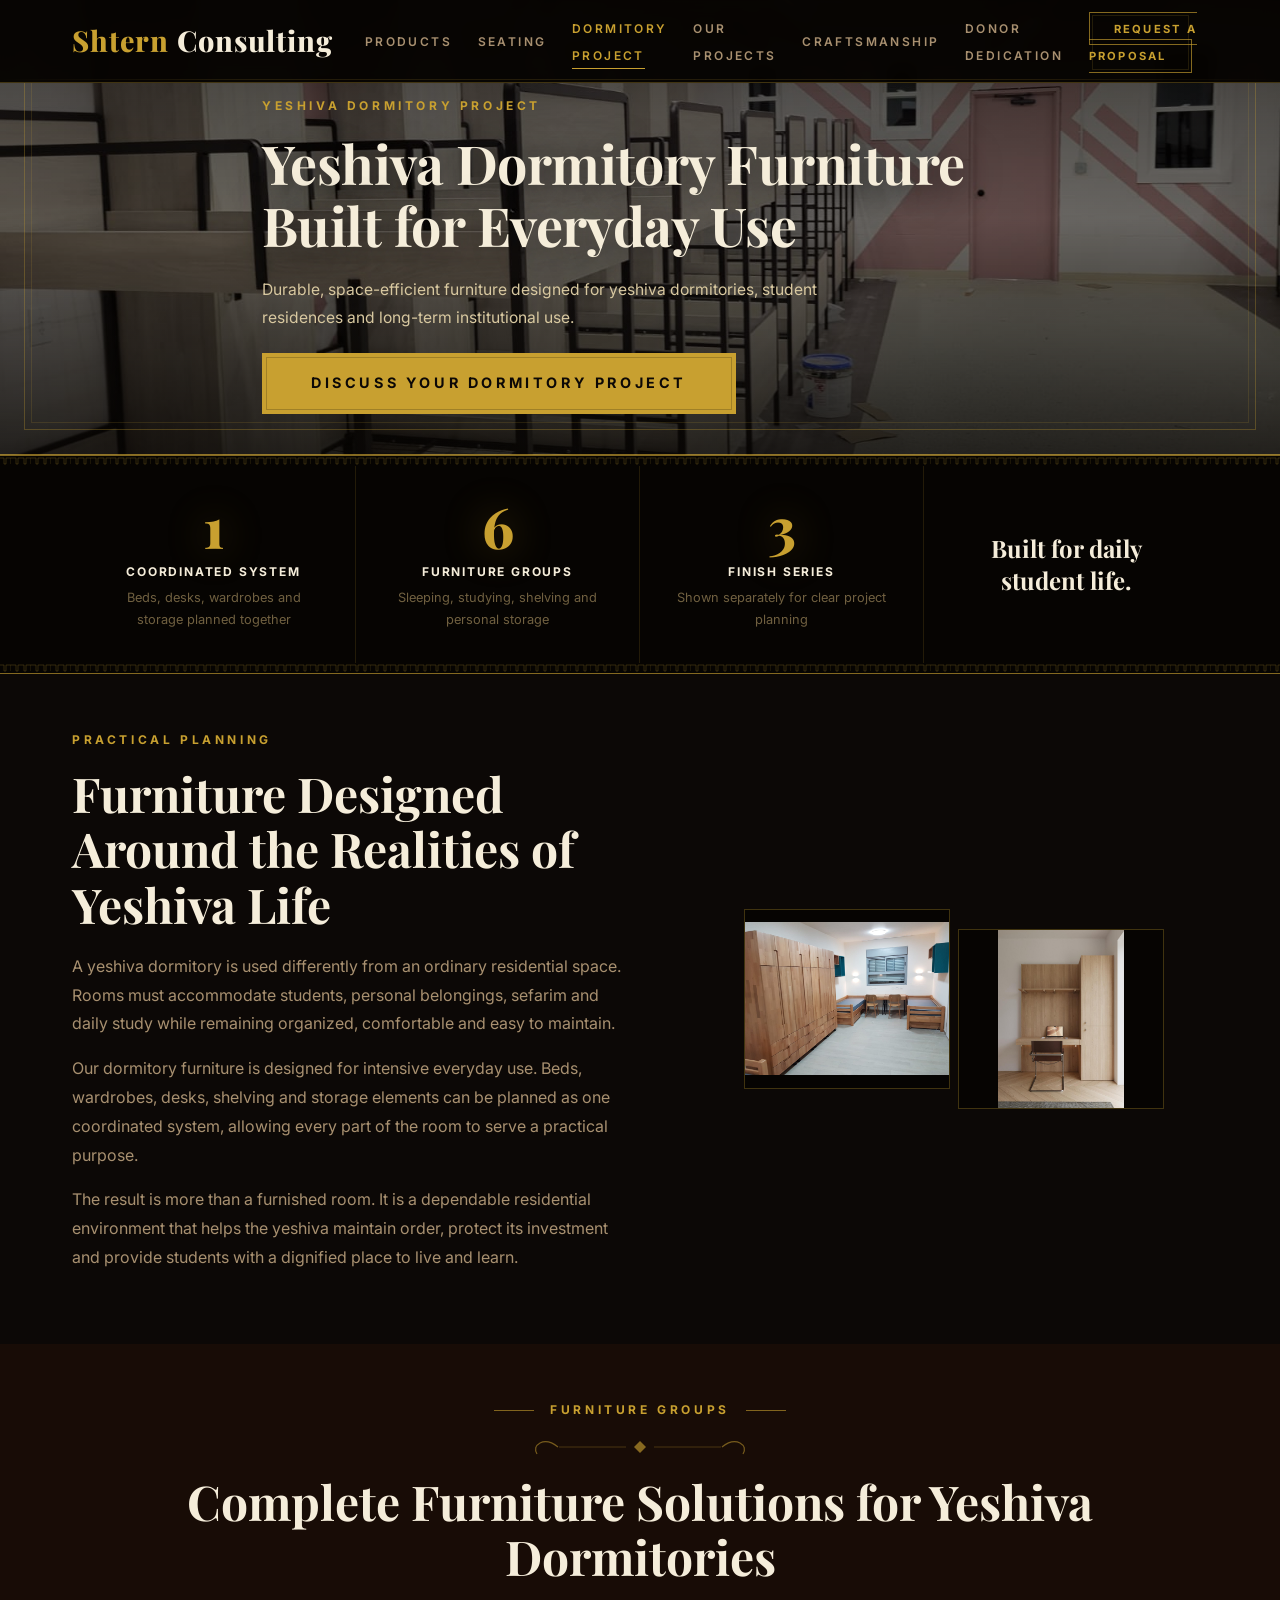
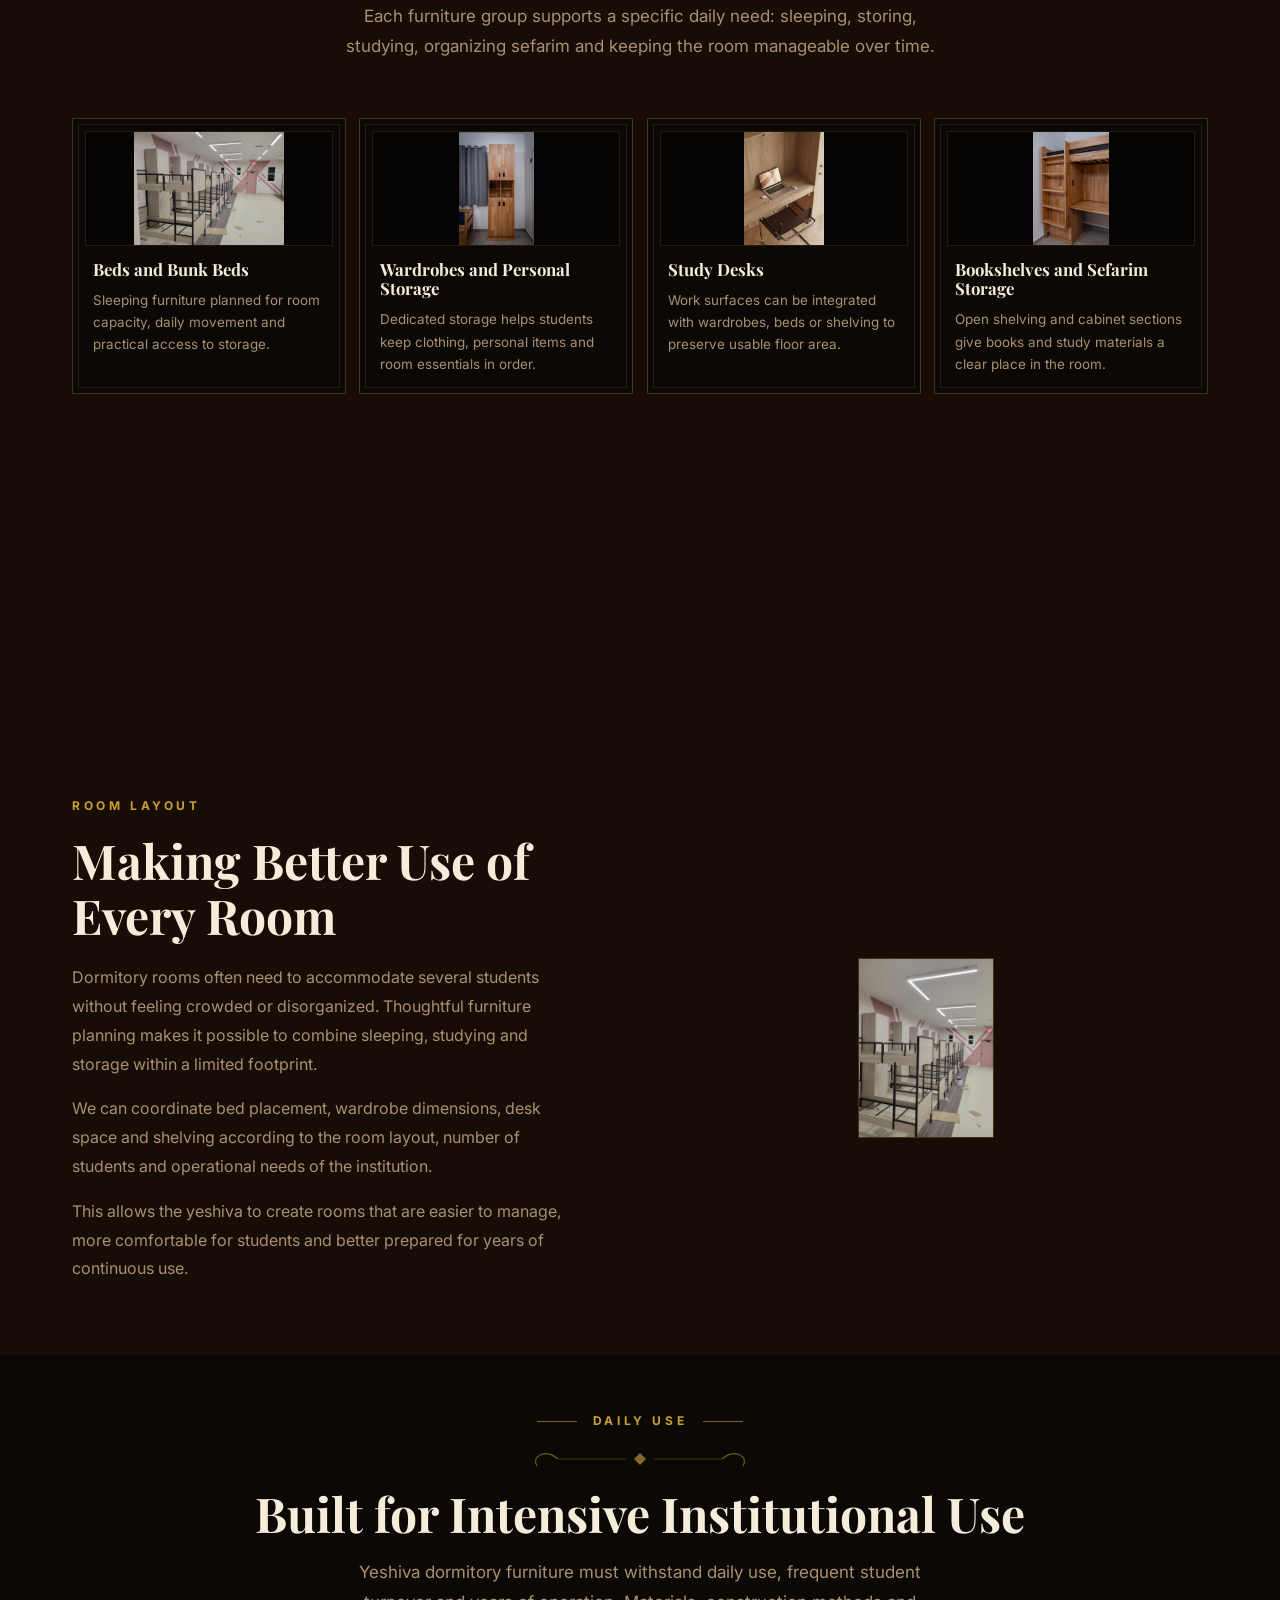
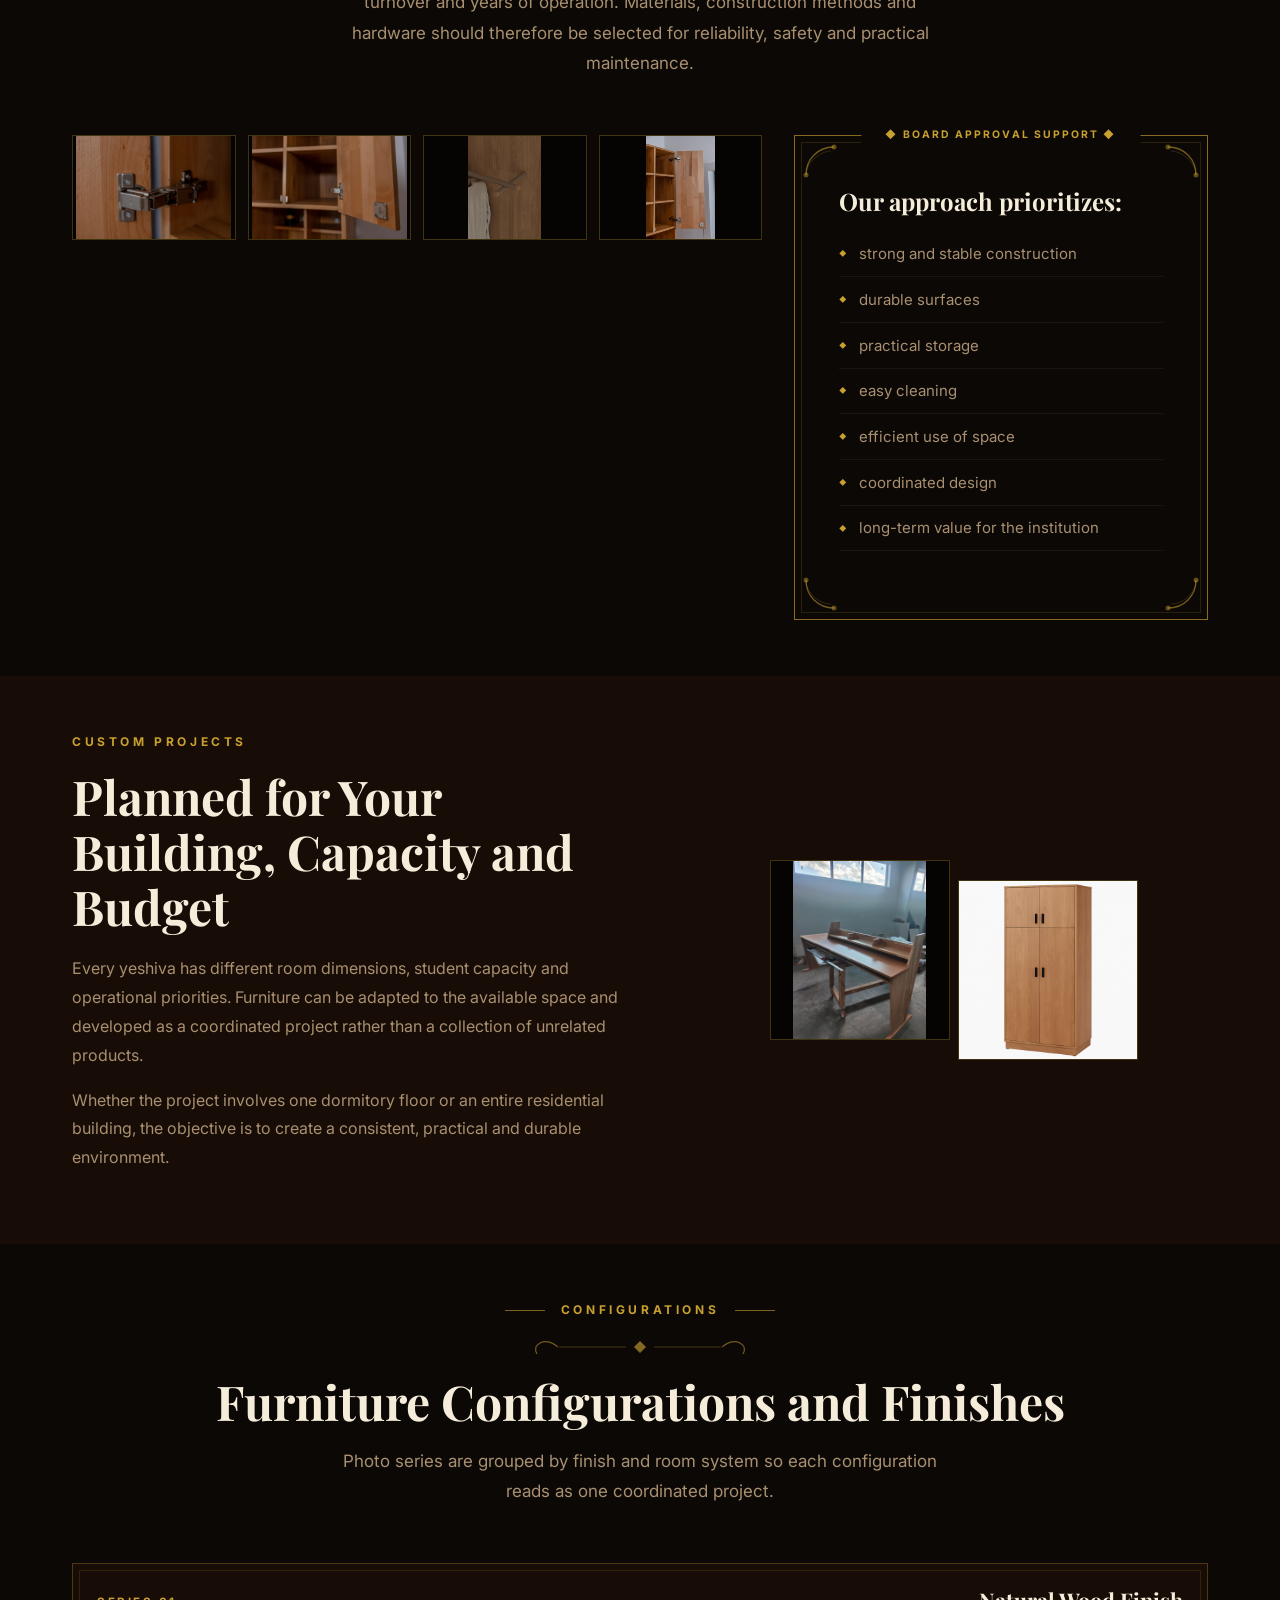
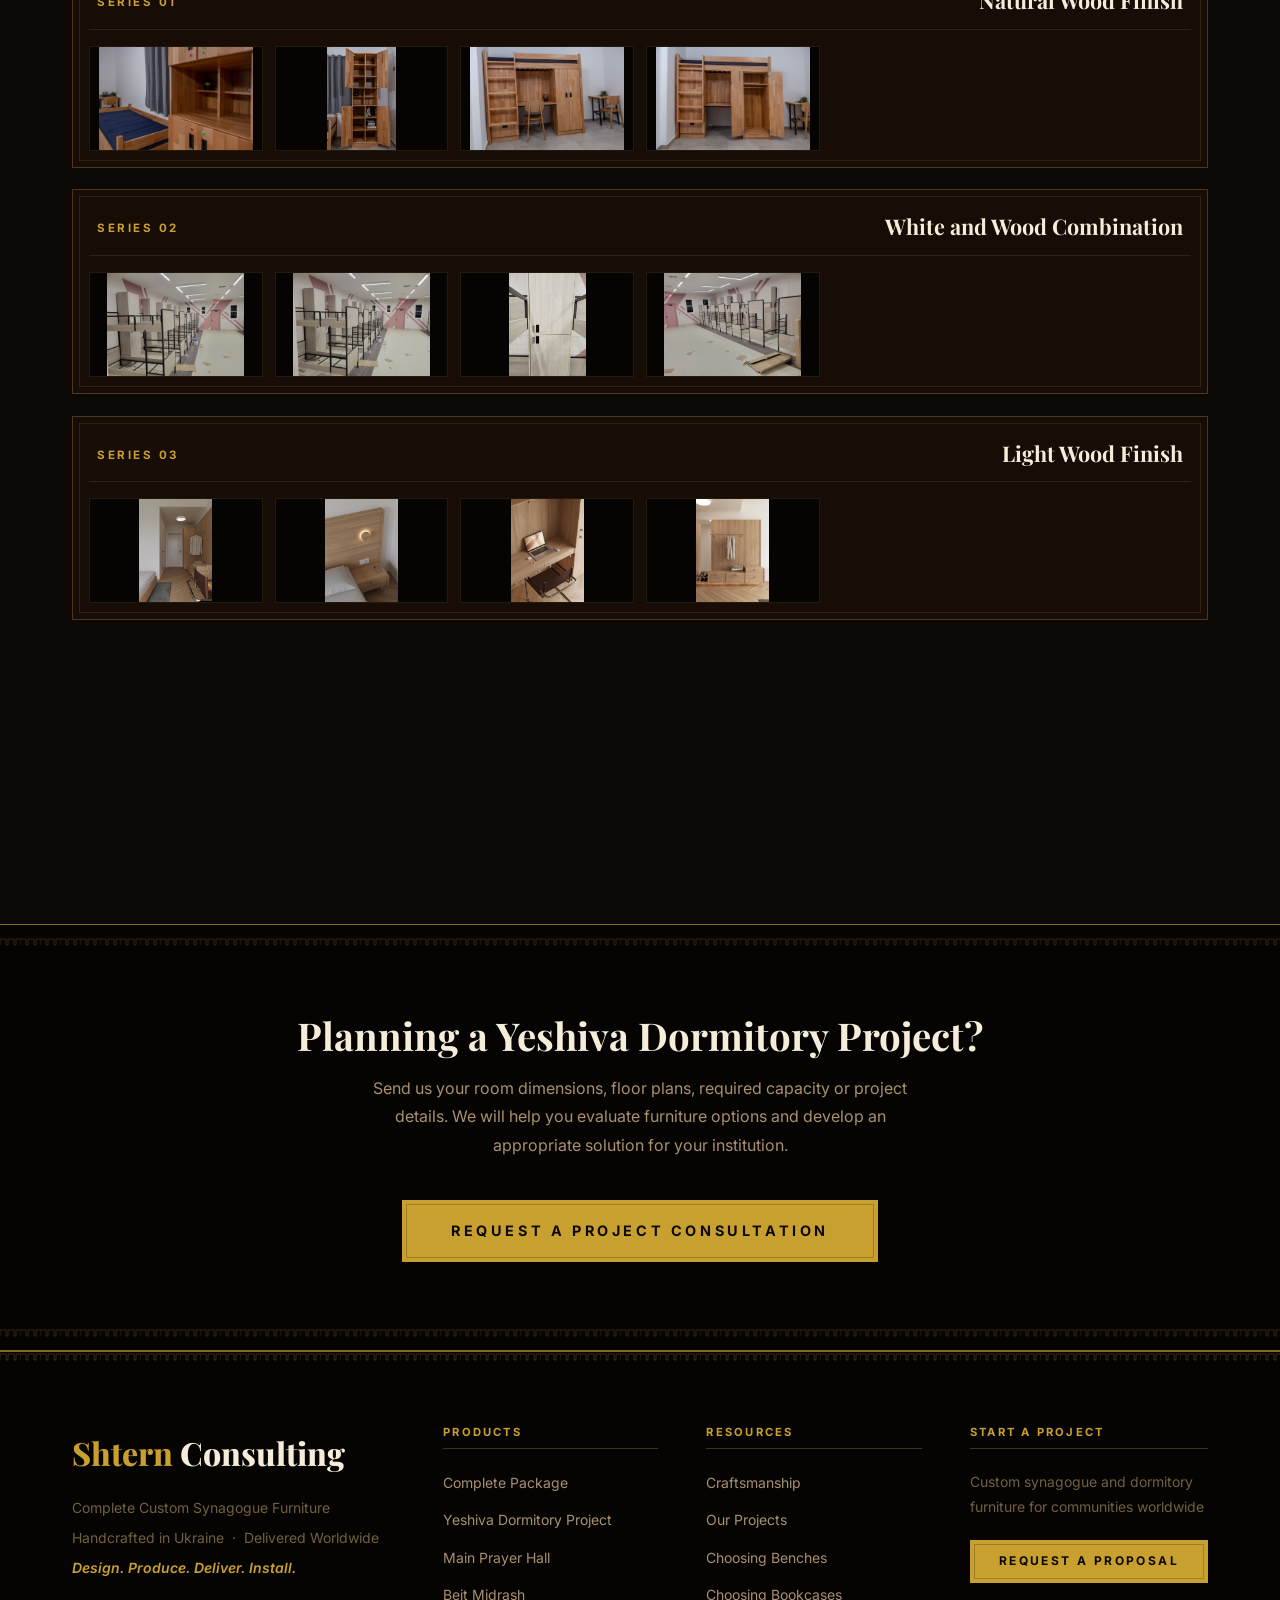
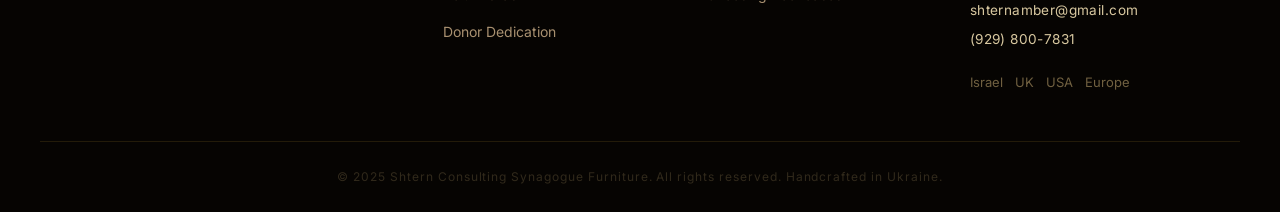
==== commit 78e00863: "Force compact dormitory photo layout" ====
--- a/yeshiva-dormitory-project/index.html
+++ b/yeshiva-dormitory-project/index.html
@@ -8,9 +8,9 @@
   <link rel="preconnect" href="https://fonts.googleapis.com">
   <link rel="preconnect" href="https://fonts.gstatic.com" crossorigin>
   <link href="https://fonts.googleapis.com/css2?family=Playfair+Display:ital,wght@0,400;0,600;0,700;0,800;1,400;1,700&family=Inter:wght@300;400;500;600;700&display=swap" rel="stylesheet">
-  <link rel="stylesheet" href="../assets/css/styles.css">
+  <link rel="stylesheet" href="../assets/css/styles.css?v=dormitory-compact-20260715">
 </head>
-<body>
+<body class="dormitory-page">
 
   <nav class="nav" id="nav">
     <div class="container nav__inner">
--- a/assets/css/styles.css
+++ b/assets/css/styles.css
@@ -2181,13 +2181,13 @@
    ================================================================ */
 .dorm-hero {
   position: relative;
-  min-height: 88vh;
+  min-height: 58vh;
   display: flex;
   align-items: center;
   background-color: var(--night);
   background-size: cover;
   background-position: center;
-  padding: 10rem 0 6rem;
+  padding: 8rem 0 4rem;
   border-bottom: 1px solid var(--border-gold-strong);
 }
 .dorm-hero::before {
@@ -2245,26 +2245,32 @@
   display: grid;
   grid-template-columns: 1fr 1fr;
   gap: .75rem;
+  max-width: 520px;
+  justify-self: center;
 }
 .dorm-photo-pair img,
 .dorm-feature-image img {
   width: 100%;
-  aspect-ratio: 4/5;
-  object-fit: cover;
+  height: clamp(150px, 22vw, 240px);
+  object-fit: contain;
   border: 1px solid var(--border-gold);
   background: var(--night);
 }
-.dorm-photo-pair img:nth-child(2) { margin-top: 3rem; }
-.dorm-feature-image img { aspect-ratio: 4/3; }
+.dorm-photo-pair img:nth-child(2) { margin-top: 1.25rem; }
+.dorm-feature-image {
+  max-width: 560px;
+  justify-self: center;
+}
+.dorm-feature-image img { height: clamp(180px, 26vw, 290px); }
 .dorm-product-grid {
   display: grid;
-  grid-template-columns: repeat(3, 1fr);
-  gap: 1.5rem;
+  grid-template-columns: repeat(4, 1fr);
+  gap: 1rem;
 }
 .dorm-product-card {
   background: var(--obsidian);
   border: 1px solid var(--border-gold);
-  padding: 1rem 1rem 1.5rem;
+  padding: .75rem .75rem 1.15rem;
   position: relative;
 }
 .dorm-product-card::before {
@@ -2276,17 +2282,18 @@
 }
 .dorm-product-card img {
   width: 100%;
-  aspect-ratio: 4/3;
-  object-fit: cover;
-  border: 1px solid var(--border-gold-dim);
-  margin-bottom: 1.25rem;
+  height: clamp(105px, 13vw, 150px);
+  object-fit: contain;
+  border: 1px solid var(--border-gold-dim);
+  background: var(--night);
+  margin-bottom: .9rem;
 }
 .dorm-product-card h3 {
-  font-size: 1.25rem;
+  font-size: 1.05rem;
   margin: 0 .5rem .6rem;
 }
 .dorm-product-card p {
-  font-size: .92rem;
+  font-size: .84rem;
   line-height: 1.65;
   margin: 0 .5rem;
 }
@@ -2298,14 +2305,13 @@
 }
 .dorm-detail-gallery {
   display: grid;
-  grid-template-columns: repeat(4, 1fr);
+  grid-template-columns: repeat(4, minmax(0, 1fr));
   gap: .75rem;
 }
 .dorm-detail-gallery img {
   width: 100%;
-  height: 100%;
-  min-height: 260px;
-  object-fit: cover;
+  height: clamp(110px, 14vw, 160px);
+  object-fit: contain;
   border: 1px solid var(--border-gold);
   background: var(--night);
 }
@@ -2314,8 +2320,8 @@
 .finish-series {
   border: 1px solid var(--border-gold);
   background: var(--deep);
-  padding: 1.25rem;
-  margin-bottom: 2rem;
+  padding: 1rem;
+  margin-bottom: 1.35rem;
   position: relative;
 }
 .finish-series::before {
@@ -2347,13 +2353,13 @@
 }
 .finish-series__grid {
   display: grid;
-  grid-template-columns: repeat(4, 1fr);
+  grid-template-columns: repeat(6, 1fr);
   gap: .75rem;
 }
 .finish-series__grid img {
   width: 100%;
-  aspect-ratio: 4/3;
-  object-fit: cover;
+  height: clamp(105px, 13vw, 150px);
+  object-fit: contain;
   border: 1px solid var(--border-gold-dim);
   background: var(--night);
 }
@@ -2362,14 +2368,14 @@
   .dorm-split,
   .dorm-split--reverse,
   .dorm-durability-grid { grid-template-columns: 1fr; gap: 3rem; }
-  .dorm-product-grid { grid-template-columns: repeat(2, 1fr); }
+  .dorm-product-grid { grid-template-columns: repeat(3, 1fr); }
   .dorm-detail-gallery,
-  .finish-series__grid { grid-template-columns: repeat(2, 1fr); }
+  .finish-series__grid { grid-template-columns: repeat(3, 1fr); }
 }
 @media (max-width: 768px) {
   .dorm-hero {
-    min-height: 76vh;
-    padding: 8rem 0 4rem;
+    min-height: 52vh;
+    padding: 7rem 0 3rem;
     background-position: center top;
   }
   .dorm-hero::before,
@@ -2382,9 +2388,17 @@
   .dorm-product-card img,
   .dorm-photo-pair img,
   .dorm-feature-image img,
-  .finish-series__grid img { aspect-ratio: 4/3; }
+  .finish-series__grid img {
+    height: clamp(130px, 42vw, 190px);
+    max-height: none;
+    object-fit: contain;
+  }
   .dorm-detail-gallery { grid-template-columns: 1fr 1fr; }
-  .dorm-detail-gallery img { min-height: 190px; }
+  .dorm-detail-gallery img {
+    height: clamp(120px, 38vw, 170px);
+    max-height: none;
+    object-fit: contain;
+  }
   .finish-series__heading {
     display: block;
   }
@@ -2396,3 +2410,73 @@
 @media (max-width: 520px) {
   .dorm-detail-gallery { grid-template-columns: 1fr; }
 }
+
+/* Hard compact override for the dormitory page. Keep photos visible as thumbnails,
+   not oversized display panels. */
+body.dormitory-page .dorm-hero {
+  min-height: 360px !important;
+  padding: 6rem 0 2.5rem !important;
+}
+body.dormitory-page .dorm-hero h1 {
+  font-size: clamp(2rem, 4.2vw, 3.4rem) !important;
+}
+body.dormitory-page .dorm-hero p {
+  font-size: .98rem !important;
+  margin-bottom: 1.25rem !important;
+}
+body.dormitory-page .section {
+  padding: 3.5rem 0 !important;
+}
+body.dormitory-page .dorm-photo-pair {
+  max-width: 420px !important;
+  gap: .55rem !important;
+}
+body.dormitory-page .dorm-feature-image {
+  max-width: 480px !important;
+}
+body.dormitory-page .dorm-photo-pair img,
+body.dormitory-page .dorm-feature-image img {
+  height: 180px !important;
+}
+body.dormitory-page .dorm-product-grid {
+  grid-template-columns: repeat(4, minmax(0, 1fr)) !important;
+  gap: .85rem !important;
+}
+body.dormitory-page .dorm-product-card img {
+  height: 115px !important;
+}
+body.dormitory-page .dorm-detail-gallery img,
+body.dormitory-page .finish-series__grid img {
+  height: 105px !important;
+}
+body.dormitory-page .finish-series__grid {
+  grid-template-columns: repeat(6, minmax(0, 1fr)) !important;
+}
+
+@media (max-width: 900px) {
+  body.dormitory-page .dorm-product-grid,
+  body.dormitory-page .finish-series__grid {
+    grid-template-columns: repeat(3, minmax(0, 1fr)) !important;
+  }
+}
+@media (max-width: 640px) {
+  body.dormitory-page .dorm-hero {
+    min-height: 320px !important;
+    padding: 5.5rem 0 2rem !important;
+  }
+  body.dormitory-page .section {
+    padding: 2.75rem 0 !important;
+  }
+  body.dormitory-page .dorm-product-grid,
+  body.dormitory-page .finish-series__grid,
+  body.dormitory-page .dorm-detail-gallery {
+    grid-template-columns: repeat(2, minmax(0, 1fr)) !important;
+  }
+  body.dormitory-page .dorm-photo-pair img,
+  body.dormitory-page .dorm-feature-image img,
+  body.dormitory-page .dorm-product-card img,
+  body.dormitory-page .dorm-detail-gallery img,
+  body.dormitory-page .finish-series__grid img {
+    height: 112px !important;
+  }
+}
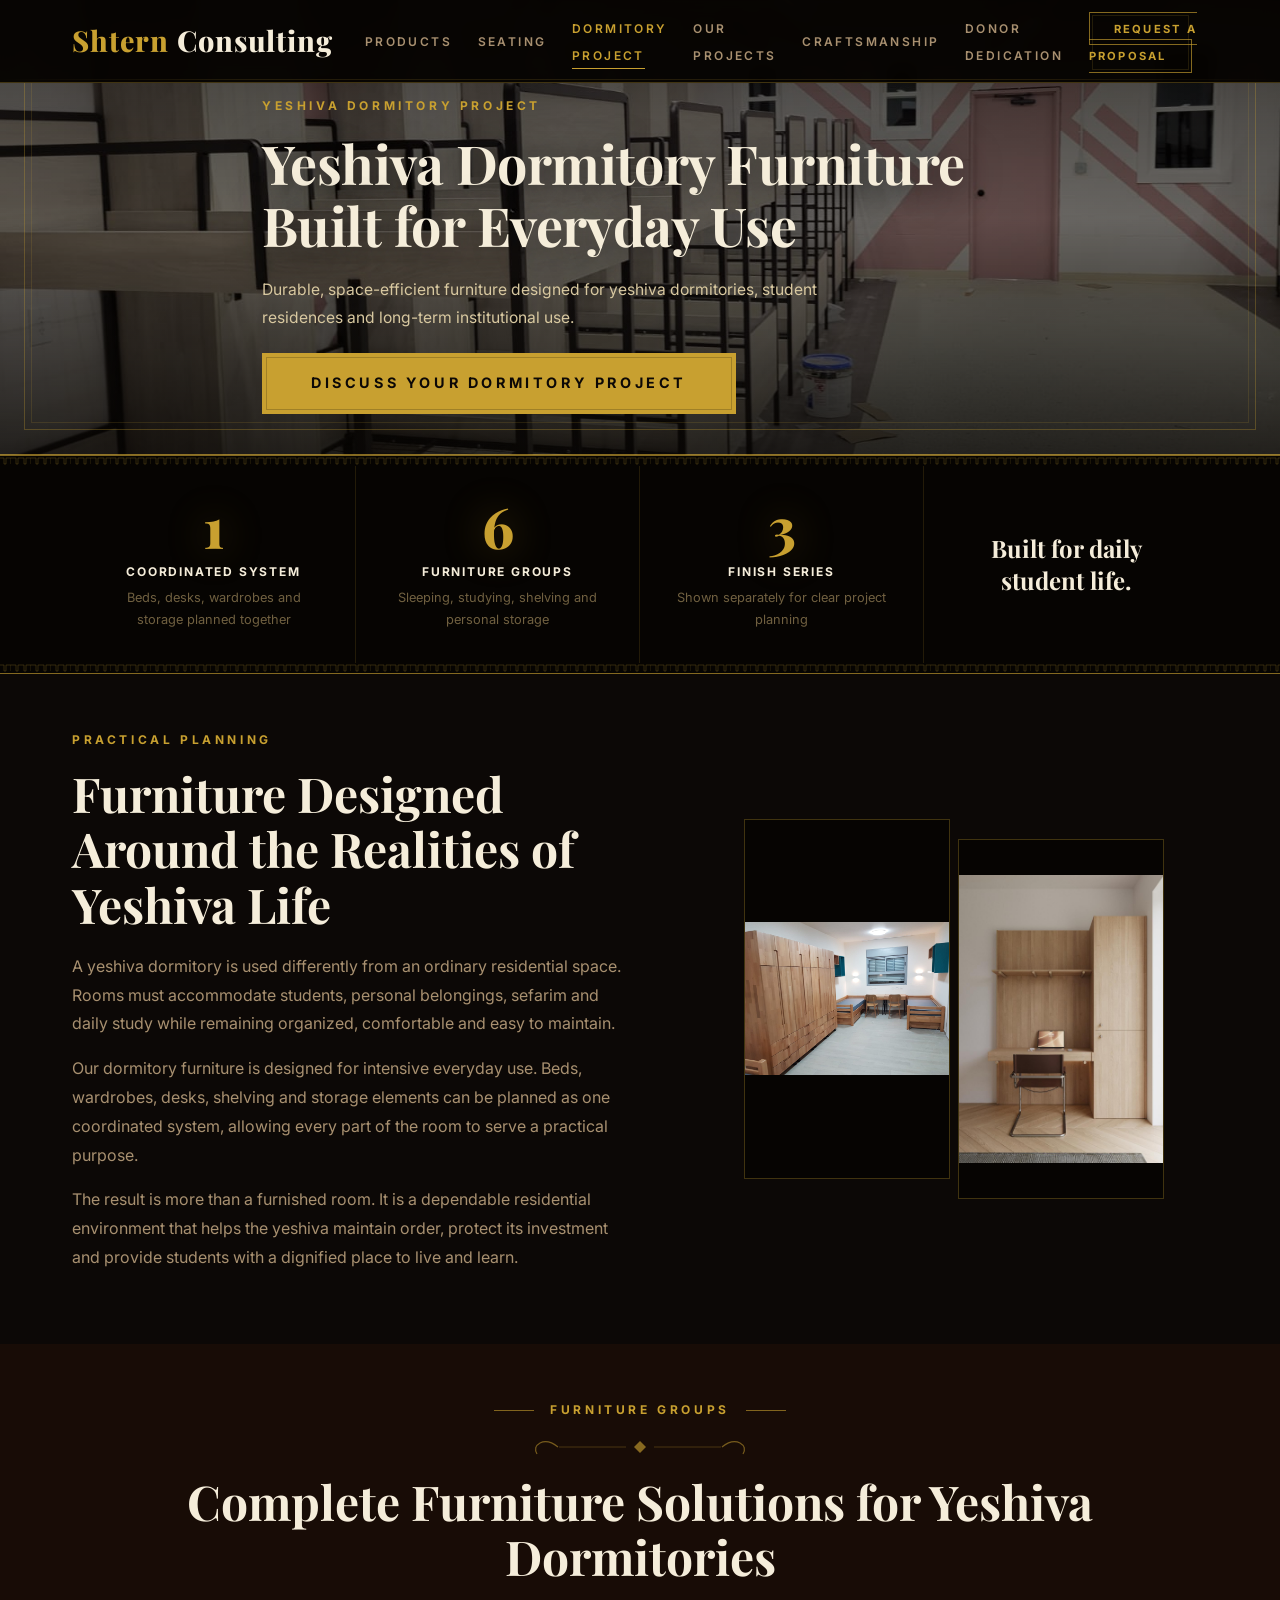
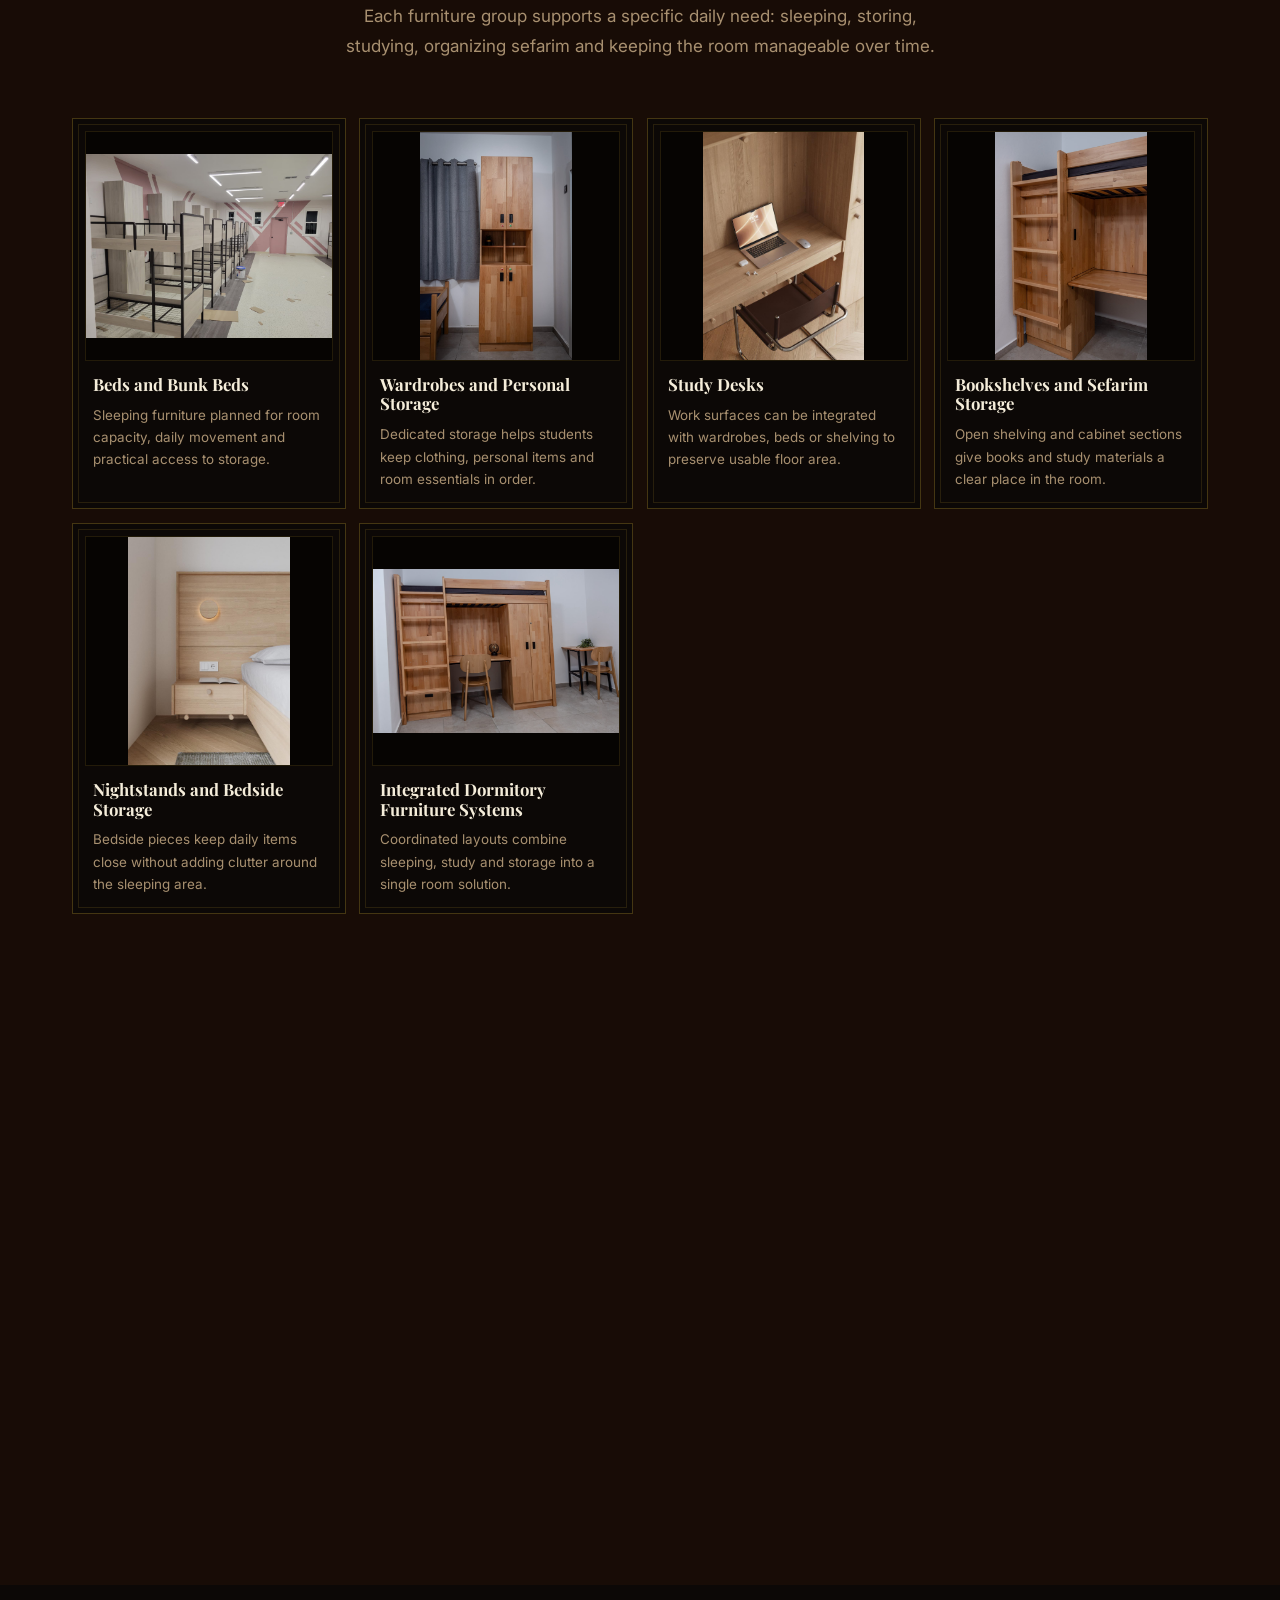
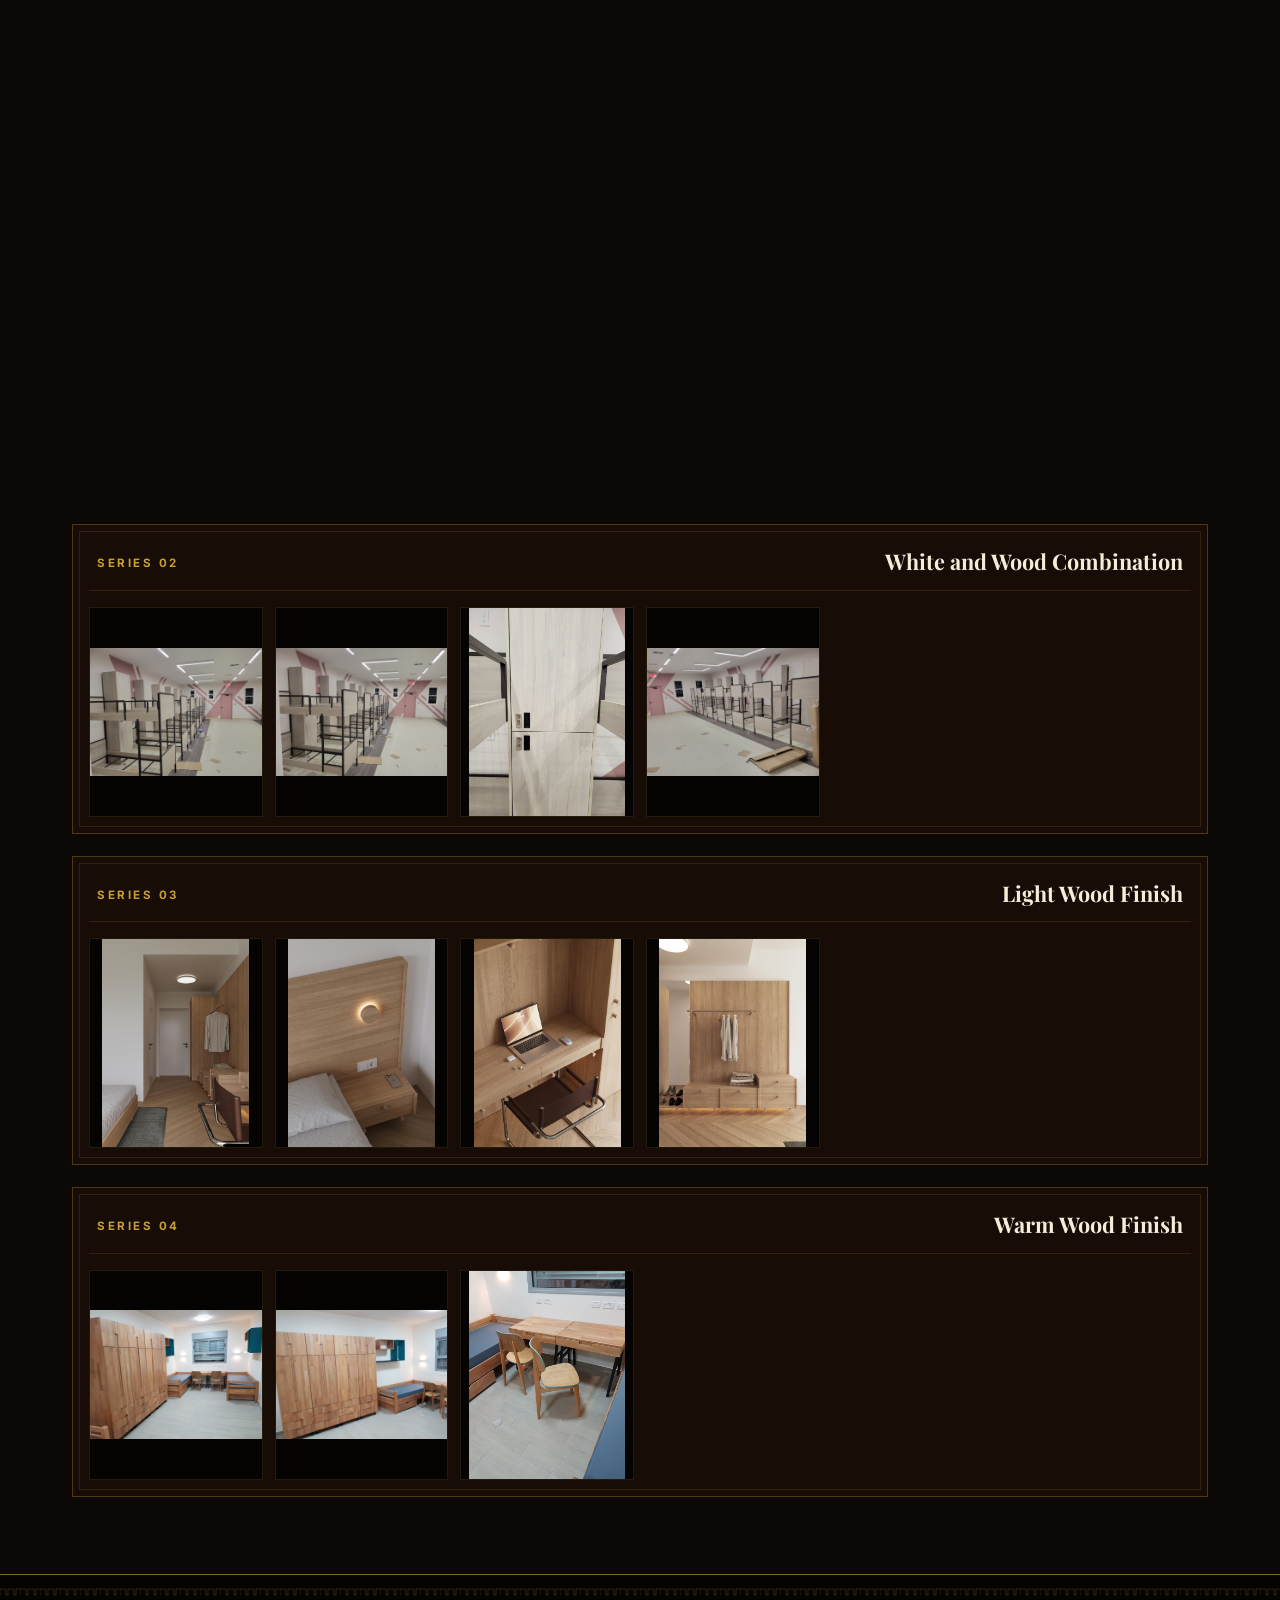
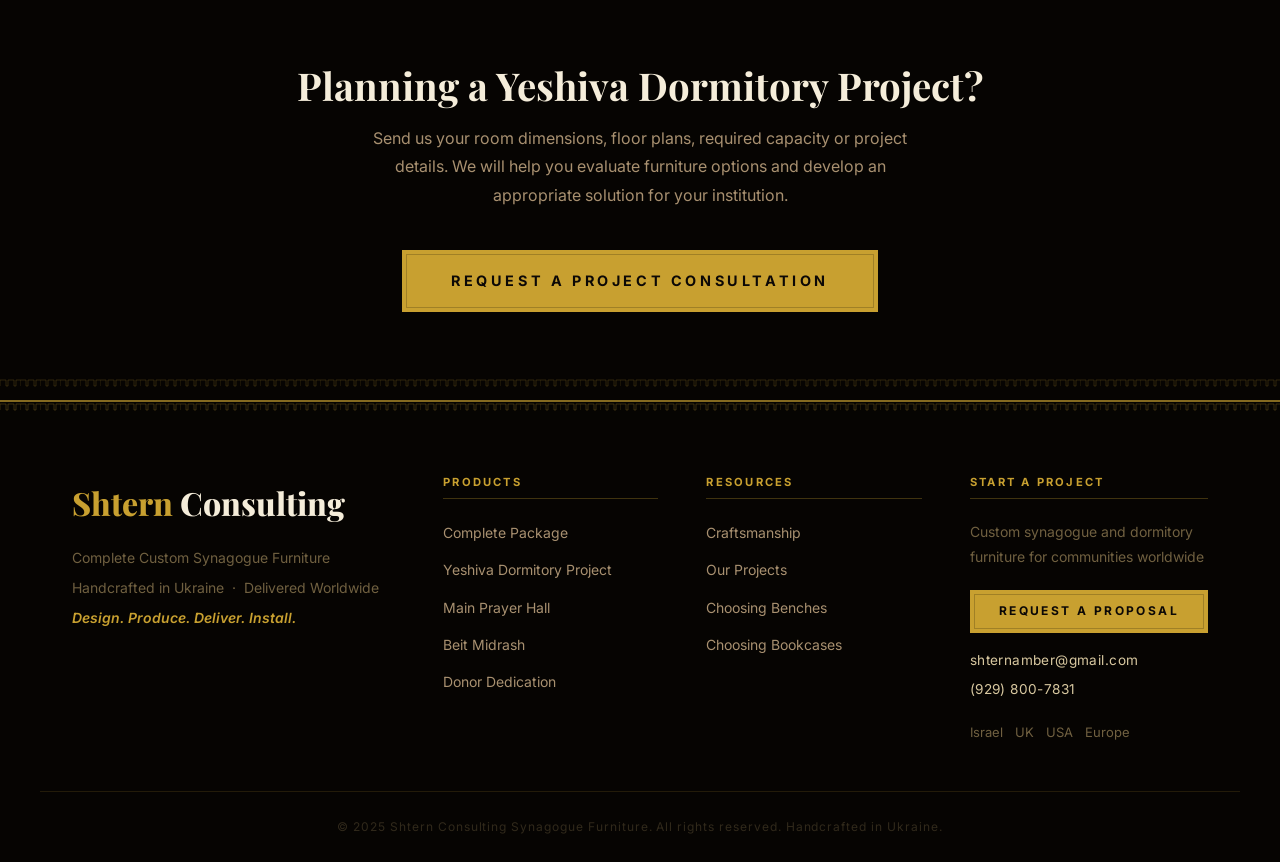
==== commit 33f7056c: "Add dormitory image lightbox" ====
--- a/yeshiva-dormitory-project/index.html
+++ b/yeshiva-dormitory-project/index.html
@@ -8,7 +8,7 @@
   <link rel="preconnect" href="https://fonts.googleapis.com">
   <link rel="preconnect" href="https://fonts.gstatic.com" crossorigin>
   <link href="https://fonts.googleapis.com/css2?family=Playfair+Display:ital,wght@0,400;0,600;0,700;0,800;1,400;1,700&family=Inter:wght@300;400;500;600;700&display=swap" rel="stylesheet">
-  <link rel="stylesheet" href="../assets/css/styles.css?v=dormitory-compact-20260715">
+  <link rel="stylesheet" href="../assets/css/styles.css?v=dormitory-gallery-20260715">
 </head>
 <body class="dormitory-page">
 
--- a/assets/css/styles.css
+++ b/assets/css/styles.css
@@ -2436,18 +2436,21 @@
 }
 body.dormitory-page .dorm-photo-pair img,
 body.dormitory-page .dorm-feature-image img {
-  height: 180px !important;
+  height: 360px !important;
+  cursor: zoom-in;
 }
 body.dormitory-page .dorm-product-grid {
   grid-template-columns: repeat(4, minmax(0, 1fr)) !important;
   gap: .85rem !important;
 }
 body.dormitory-page .dorm-product-card img {
-  height: 115px !important;
+  height: 230px !important;
+  cursor: zoom-in;
 }
 body.dormitory-page .dorm-detail-gallery img,
 body.dormitory-page .finish-series__grid img {
-  height: 105px !important;
+  height: 210px !important;
+  cursor: zoom-in;
 }
 body.dormitory-page .finish-series__grid {
   grid-template-columns: repeat(6, minmax(0, 1fr)) !important;
@@ -2477,6 +2480,57 @@
   body.dormitory-page .dorm-product-card img,
   body.dormitory-page .dorm-detail-gallery img,
   body.dormitory-page .finish-series__grid img {
-    height: 112px !important;
+    height: 224px !important;
   }
 }
+
+.dorm-lightbox {
+  position: fixed;
+  inset: 0;
+  z-index: 1000;
+  display: none;
+  align-items: center;
+  justify-content: center;
+  padding: 2rem;
+  background: rgba(6,4,2,.92);
+}
+.dorm-lightbox.open { display: flex; }
+.dorm-lightbox__panel {
+  position: relative;
+  max-width: min(1100px, 94vw);
+  max-height: 88vh;
+}
+.dorm-lightbox__img {
+  width: auto;
+  max-width: 100%;
+  max-height: 82vh;
+  object-fit: contain;
+  border: 1px solid var(--border-gold-strong);
+  background: var(--night);
+  box-shadow: 0 18px 70px rgba(0,0,0,.65);
+}
+.dorm-lightbox__caption {
+  margin-top: .75rem;
+  text-align: center;
+  color: var(--ivory-mid);
+  font-size: .9rem;
+}
+.dorm-lightbox__close {
+  position: absolute;
+  top: -1rem;
+  right: -1rem;
+  width: 2.75rem;
+  height: 2.75rem;
+  border: 1px solid var(--border-gold-strong);
+  background: var(--obsidian);
+  color: var(--gold-light);
+  font-size: 1.5rem;
+  line-height: 1;
+}
+@media (max-width: 640px) {
+  .dorm-lightbox { padding: 1rem; }
+  .dorm-lightbox__close {
+    top: .5rem;
+    right: .5rem;
+  }
+}
